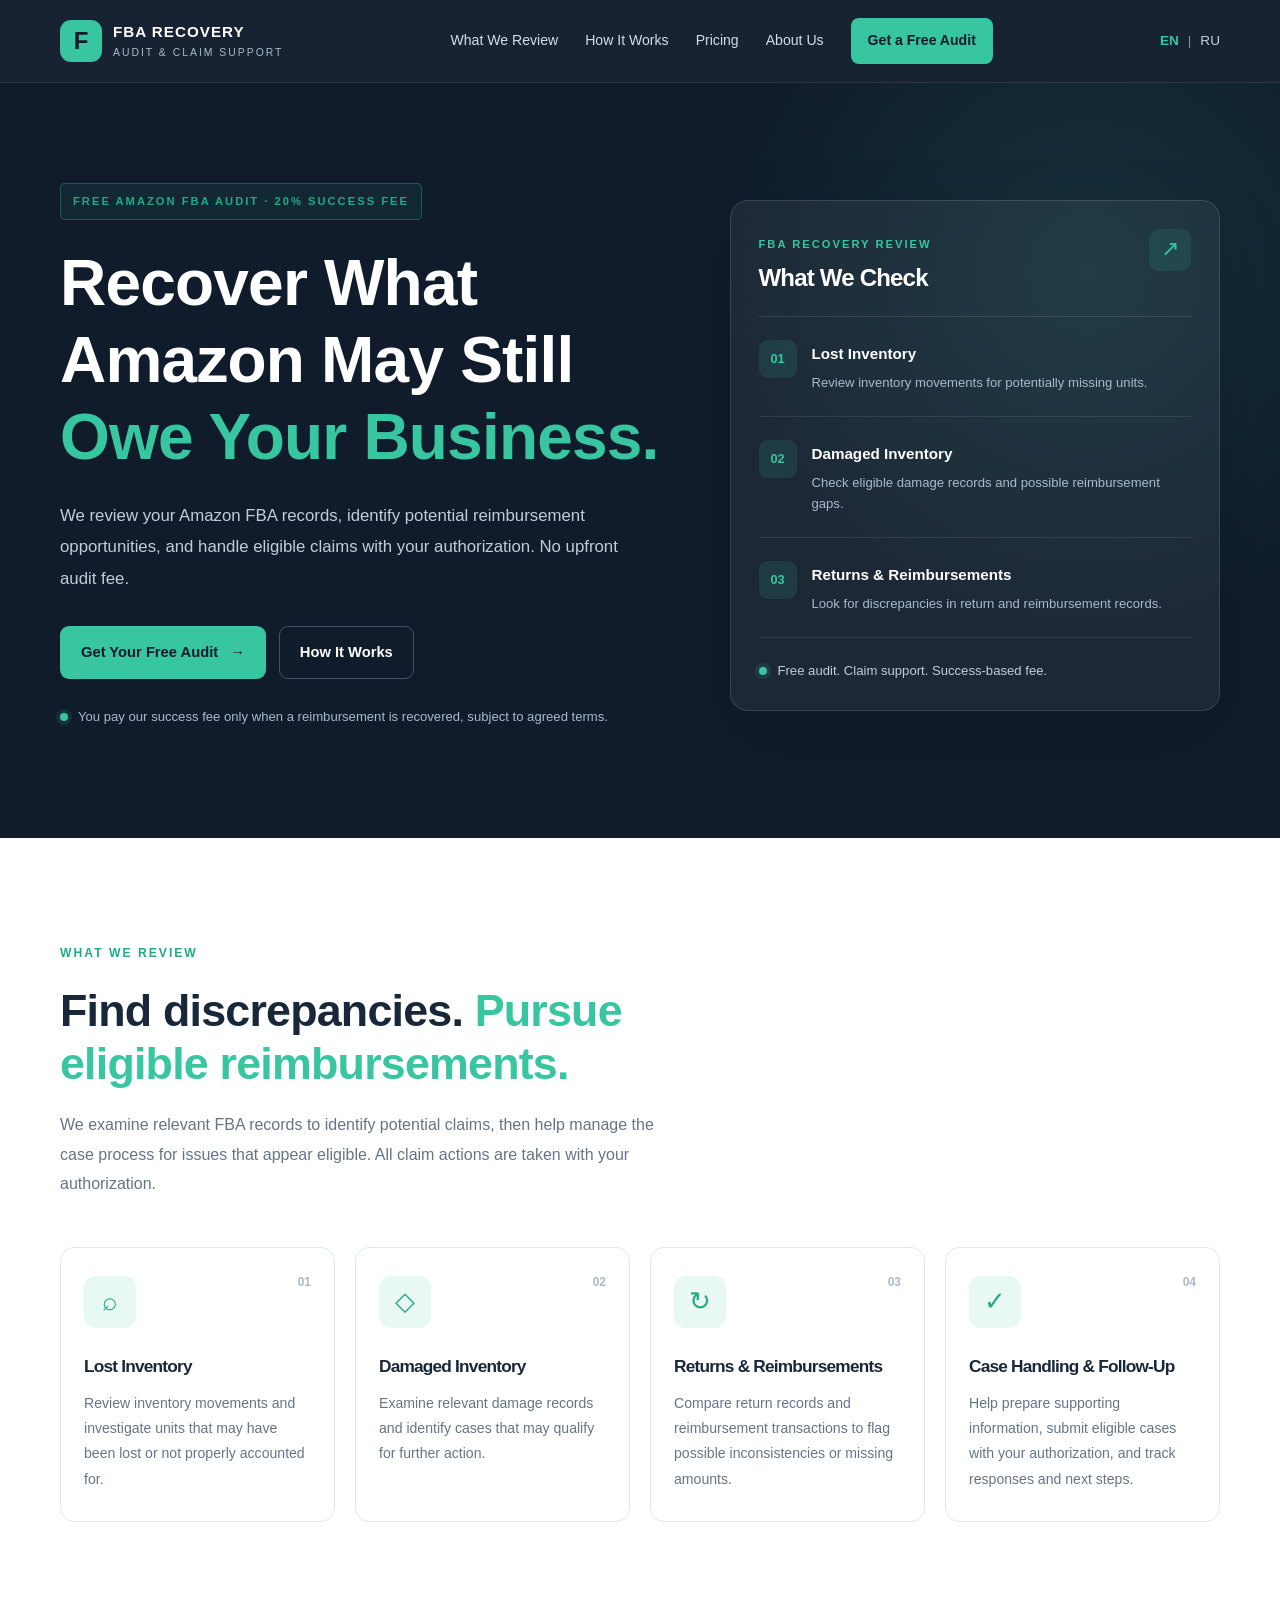
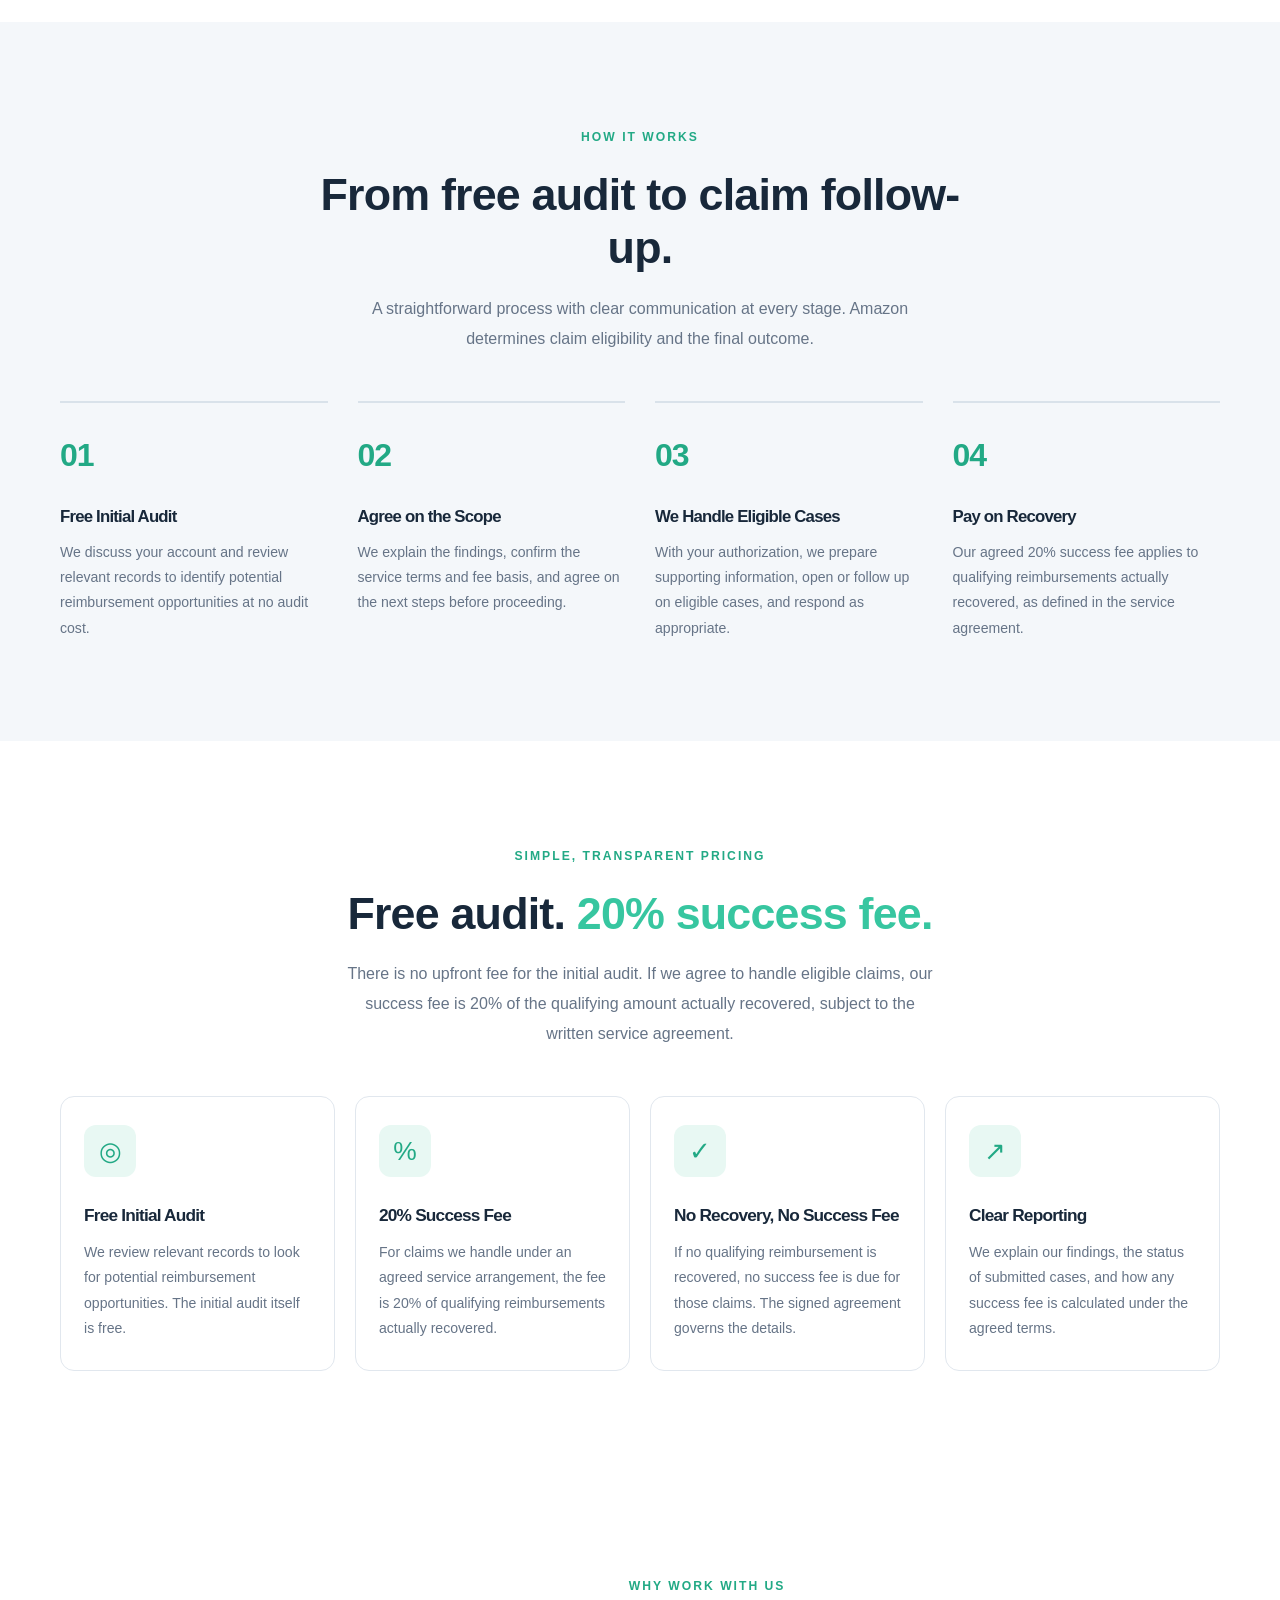
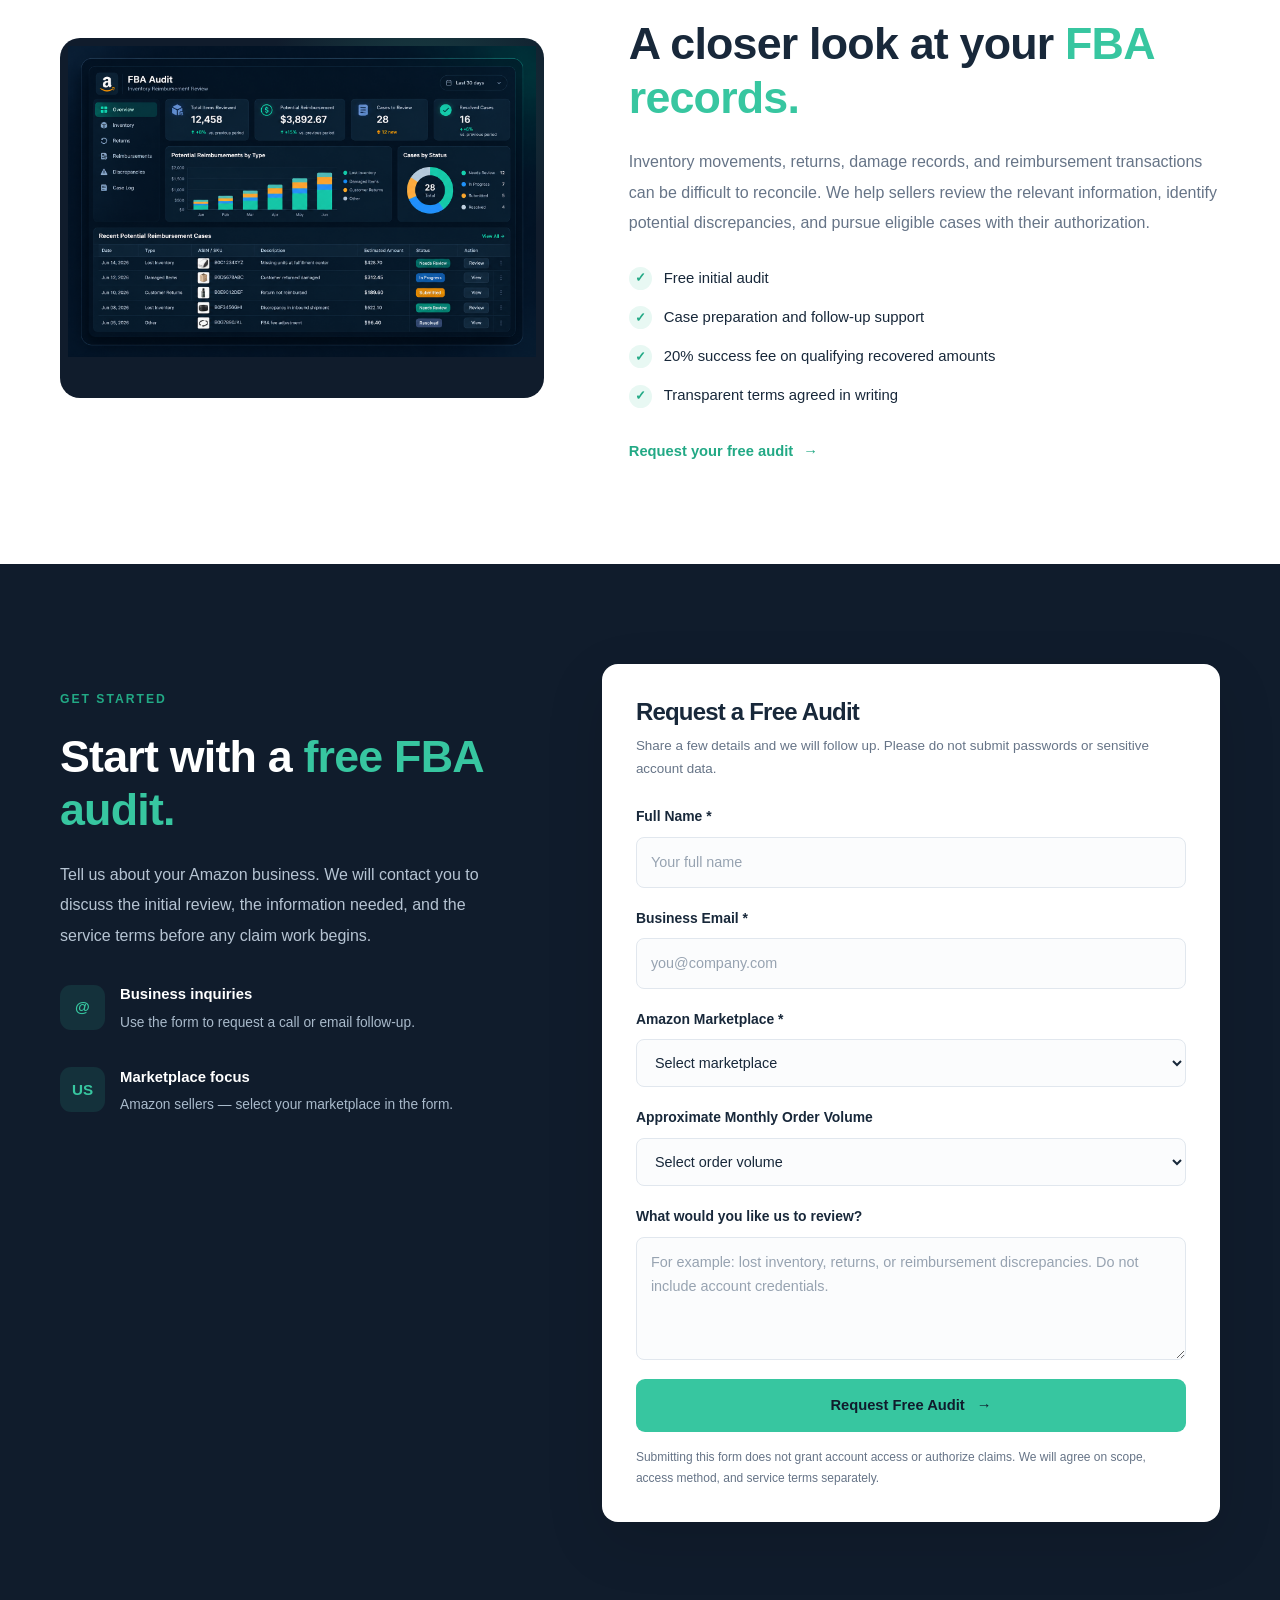
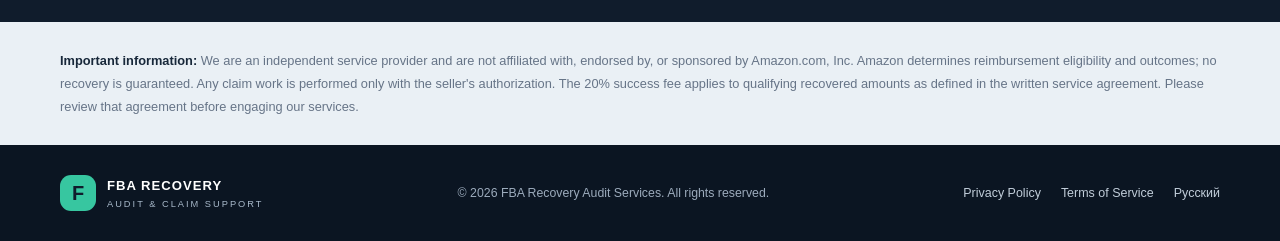
==== index.html @ f64773dc "Initial commit" ====
<!DOCTYPE html>
<html lang="en">
<head>
  <meta charset="UTF-8">
  <meta name="viewport" content="width=device-width, initial-scale=1.0">

  <title>Amazon FBA Reimbursement Recovery | Free Audit</title>

  <meta
    name="description"
    content="Free Amazon FBA reimbursement audit. We identify potential eligible claims, handle case preparation and follow-up with your authorization, and charge a 20% success fee on recovered reimbursements."
  >

  <meta name="theme-color" content="#101c2c">

  <link rel="stylesheet" href="style.css">
</head>

<body>

  <!-- HEADER -->
  <header class="header">
    <div class="container header__inner">

      <a href="index.html" class="logo" aria-label="FBA Recovery home">
        <span class="logo__icon">F</span>

        <span class="logo__text">
          <strong>FBA RECOVERY</strong>
          <small>AUDIT &amp; CLAIM SUPPORT</small>
        </span>
      </a>

      <nav class="nav" aria-label="Main navigation">
        <a href="#services">What We Review</a>
        <a href="#process">How It Works</a>
        <a href="#pricing">Pricing</a>
        <a href="#about">About Us</a>
        <a href="#contact" class="nav__cta">Get a Free Audit</a>
      </nav>

      <div class="language-switch" aria-label="Choose language">
        <a
          href="index.html"
          class="language-switch__active"
          aria-current="page"
        >EN</a>

        <span>|</span>

        <a href="ru.html">RU</a>
      </div>

    </div>
  </header>


  <main>

    <!-- HERO -->
    <section class="hero">
      <div class="container hero__grid">

        <div class="hero__content">

          <span class="eyebrow">
            FREE AMAZON FBA AUDIT · 20% SUCCESS FEE
          </span>

          <h1>
            Recover What Amazon May Still
            <span>Owe Your Business.</span>
          </h1>

          <p class="hero__description">
            We review your Amazon FBA records, identify potential
            reimbursement opportunities, and handle eligible claims
            with your authorization. No upfront audit fee.
          </p>

          <div class="hero__actions">
            <a href="#contact" class="button button--primary">
              Get Your Free Audit
              <span aria-hidden="true">→</span>
            </a>

            <a href="#process" class="button button--secondary">
              How It Works
            </a>
          </div>

          <div class="hero__note">
            <span class="status-dot"></span>

            You pay our success fee only when a reimbursement
            is recovered, subject to agreed terms.
          </div>

        </div>


        <!-- AUDIT SUMMARY CARD -->
        <div class="hero-card">

          <div class="hero-card__top">
            <div>
              <span class="hero-card__label">
                FBA RECOVERY REVIEW
              </span>

              <h2>What We Check</h2>
            </div>

            <span class="hero-card__icon" aria-hidden="true">↗</span>
          </div>


          <div class="audit-item">
            <span class="audit-item__icon">01</span>

            <div class="audit-item__content">
              <strong>Lost Inventory</strong>

              <p>
                Review inventory movements for potentially
                missing units.
              </p>
            </div>
          </div>


          <div class="audit-item">
            <span class="audit-item__icon">02</span>

            <div class="audit-item__content">
              <strong>Damaged Inventory</strong>

              <p>
                Check eligible damage records and possible
                reimbursement gaps.
              </p>
            </div>
          </div>


          <div class="audit-item">
            <span class="audit-item__icon">03</span>

            <div class="audit-item__content">
              <strong>Returns &amp; Reimbursements</strong>

              <p>
                Look for discrepancies in return and
                reimbursement records.
              </p>
            </div>
          </div>


          <div class="hero-card__footer">
            <span class="status-dot"></span>

            Free audit. Claim support. Success-based fee.
          </div>

        </div>

      </div>
    </section>



    <!-- SERVICES -->
    <section class="section services" id="services">
      <div class="container">

        <div class="section-heading">
          <span class="eyebrow">WHAT WE REVIEW</span>

          <h2>
            Find discrepancies.
            <span>Pursue eligible reimbursements.</span>
          </h2>

          <p>
            We examine relevant FBA records to identify potential
            claims, then help manage the case process for issues
            that appear eligible. All claim actions are taken
            with your authorization.
          </p>
        </div>


        <div class="services__grid">

          <article class="service-card">
            <span class="service-card__number">01</span>

            <div class="service-card__icon" aria-hidden="true">⌕</div>

            <h3>Lost Inventory</h3>

            <p>
              Review inventory movements and investigate units
              that may have been lost or not properly accounted for.
            </p>
          </article>


          <article class="service-card">
            <span class="service-card__number">02</span>

            <div class="service-card__icon" aria-hidden="true">◇</div>

            <h3>Damaged Inventory</h3>

            <p>
              Examine relevant damage records and identify cases
              that may qualify for further action.
            </p>
          </article>


          <article class="service-card">
            <span class="service-card__number">03</span>

            <div class="service-card__icon" aria-hidden="true">↻</div>

            <h3>Returns &amp; Reimbursements</h3>

            <p>
              Compare return records and reimbursement transactions
              to flag possible inconsistencies or missing amounts.
            </p>
          </article>


          <article class="service-card">
            <span class="service-card__number">04</span>

            <div class="service-card__icon" aria-hidden="true">✓</div>

            <h3>Case Handling &amp; Follow-Up</h3>

            <p>
              Help prepare supporting information, submit eligible
              cases with your authorization, and track responses
              and next steps.
            </p>
          </article>

        </div>
      </div>
    </section>



    <!-- HOW IT WORKS -->
    <section class="section process" id="process">
      <div class="container">

        <div class="section-heading section-heading--center">
          <span class="eyebrow">HOW IT WORKS</span>

          <h2>From free audit to claim follow-up.</h2>

          <p>
            A straightforward process with clear communication
            at every stage. Amazon determines claim eligibility
            and the final outcome.
          </p>
        </div>


        <div class="process__grid">

          <article class="process-step">
            <span class="process-step__number">01</span>

            <h3>Free Initial Audit</h3>

            <p>
              We discuss your account and review relevant records
              to identify potential reimbursement opportunities
              at no audit cost.
            </p>
          </article>


          <article class="process-step">
            <span class="process-step__number">02</span>

            <h3>Agree on the Scope</h3>

            <p>
              We explain the findings, confirm the service terms
              and fee basis, and agree on the next steps before
              proceeding.
            </p>
          </article>


          <article class="process-step">
            <span class="process-step__number">03</span>

            <h3>We Handle Eligible Cases</h3>

            <p>
              With your authorization, we prepare supporting
              information, open or follow up on eligible cases,
              and respond as appropriate.
            </p>
          </article>


          <article class="process-step">
            <span class="process-step__number">04</span>

            <h3>Pay on Recovery</h3>

            <p>
              Our agreed 20% success fee applies to qualifying
              reimbursements actually recovered, as defined
              in the service agreement.
            </p>
          </article>

        </div>
      </div>
    </section>



    <!-- PRICING -->
    <section class="section services" id="pricing">
      <div class="container">

        <div class="section-heading section-heading--center">
          <span class="eyebrow">SIMPLE, TRANSPARENT PRICING</span>

          <h2>
            Free audit.
            <span>20% success fee.</span>
          </h2>

          <p>
            There is no upfront fee for the initial audit.
            If we agree to handle eligible claims, our success
            fee is 20% of the qualifying amount actually recovered,
            subject to the written service agreement.
          </p>
        </div>


        <div class="services__grid">

          <article class="service-card">
            <div class="service-card__icon" aria-hidden="true">◎</div>

            <h3>Free Initial Audit</h3>

            <p>
              We review relevant records to look for potential
              reimbursement opportunities. The initial audit
              itself is free.
            </p>
          </article>


          <article class="service-card">
            <div class="service-card__icon" aria-hidden="true">%</div>

            <h3>20% Success Fee</h3>

            <p>
              For claims we handle under an agreed service
              arrangement, the fee is 20% of qualifying
              reimbursements actually recovered.
            </p>
          </article>


          <article class="service-card">
            <div class="service-card__icon" aria-hidden="true">✓</div>

            <h3>No Recovery, No Success Fee</h3>

            <p>
              If no qualifying reimbursement is recovered,
              no success fee is due for those claims.
              The signed agreement governs the details.
            </p>
          </article>


          <article class="service-card">
            <div class="service-card__icon" aria-hidden="true">↗</div>

            <h3>Clear Reporting</h3>

            <p>
              We explain our findings, the status of submitted
              cases, and how any success fee is calculated
              under the agreed terms.
            </p>
          </article>

        </div>
      </div>
    </section>



    <!-- ABOUT -->
    <section class="section about" id="about">
      <div class="container about__grid">

        <div class="about__visual">
          <img
            src="images/Audit.png"
            alt="Illustrative dashboard for an Amazon FBA inventory reimbursement audit"
            class="about__image"
            loading="lazy"
          >
        </div>


        <div class="about__content">

          <span class="eyebrow">WHY WORK WITH US</span>

          <h2>
            A closer look at your
            <span>FBA records.</span>
          </h2>

          <p>
            Inventory movements, returns, damage records, and
            reimbursement transactions can be difficult to reconcile.
            We help sellers review the relevant information, identify
            potential discrepancies, and pursue eligible cases
            with their authorization.
          </p>


          <ul class="benefits-list">
            <li>
              <span class="benefits-list__check">✓</span>
              Free initial audit
            </li>

            <li>
              <span class="benefits-list__check">✓</span>
              Case preparation and follow-up support
            </li>

            <li>
              <span class="benefits-list__check">✓</span>
              20% success fee on qualifying recovered amounts
            </li>

            <li>
              <span class="benefits-list__check">✓</span>
              Transparent terms agreed in writing
            </li>
          </ul>


          <a href="#contact" class="text-link">
            Request your free audit
            <span aria-hidden="true">→</span>
          </a>

        </div>
      </div>
    </section>



    <!-- CONTACT -->
    <section class="section contact" id="contact">
      <div class="container contact__grid">

        <div class="contact__content">

          <span class="eyebrow">GET STARTED</span>

          <h2>
            Start with a
            <span>free FBA audit.</span>
          </h2>

          <p>
            Tell us about your Amazon business. We will contact
            you to discuss the initial review, the information
            needed, and the service terms before any claim work begins.
          </p>


          <div class="contact__detail">
            <span class="contact__detail-icon" aria-hidden="true">@</span>

            <div>
              <strong>Business inquiries</strong>

              <p>
                Use the form to request a call or email follow-up.
              </p>
            </div>
          </div>


          <div class="contact__detail">
            <span class="contact__detail-icon" aria-hidden="true">US</span>

            <div>
              <strong>Marketplace focus</strong>

              <p>
                Amazon sellers — select your marketplace in the form.
              </p>
            </div>
          </div>

        </div>



        <form
          class="contact-form"
          name="audit-inquiry"
          method="POST"
          data-netlify="true"
          action="/thank-you.html"
        >

          <input
            type="hidden"
            name="form-name"
            value="audit-inquiry"
          >

          <h3>Request a Free Audit</h3>

          <p class="contact-form__intro">
            Share a few details and we will follow up.
            Please do not submit passwords or sensitive account data.
          </p>


          <div class="form-group">
            <label for="name">Full Name *</label>

            <input
              type="text"
              id="name"
              name="name"
              placeholder="Your full name"
              autocomplete="name"
              required
            >
          </div>


          <div class="form-group">
            <label for="email">Business Email *</label>

            <input
              type="email"
              id="email"
              name="email"
              placeholder="you@company.com"
              autocomplete="email"
              required
            >
          </div>


          <div class="form-group">
            <label for="marketplace">Amazon Marketplace *</label>

            <select id="marketplace" name="marketplace" required>
              <option value="" disabled selected>
                Select marketplace
              </option>

              <option value="Amazon US">Amazon US</option>
              <option value="Amazon Canada">Amazon Canada</option>
              <option value="Amazon Europe">Amazon Europe</option>
              <option value="Other">Other</option>
            </select>
          </div>


          <div class="form-group">
            <label for="volume">
              Approximate Monthly Order Volume
            </label>

            <select id="volume" name="monthly-order-volume">
              <option value="">Select order volume</option>
              <option value="Under 500">Under 500 orders</option>
              <option value="500-2000">500–2,000 orders</option>
              <option value="2000+">Over 2,000 orders</option>
            </select>
          </div>


          <div class="form-group">
            <label for="message">
              What would you like us to review?
            </label>

            <textarea
              id="message"
              name="message"
              rows="4"
              placeholder="For example: lost inventory, returns, or reimbursement discrepancies. Do not include account credentials."
            ></textarea>
          </div>


          <button
            type="submit"
            class="button button--primary button--full"
          >
            Request Free Audit
            <span aria-hidden="true">→</span>
          </button>


          <p class="contact-form__privacy">
            Submitting this form does not grant account access
            or authorize claims. We will agree on scope, access
            method, and service terms separately.
          </p>

        </form>

      </div>
    </section>



    <!-- DISCLAIMER -->
    <section class="disclaimer">
      <div class="container">

        <p>
          <strong>Important information:</strong>
          We are an independent service provider and are not
          affiliated with, endorsed by, or sponsored by Amazon.com, Inc.
          Amazon determines reimbursement eligibility and outcomes;
          no recovery is guaranteed. Any claim work is performed only
          with the seller's authorization. The 20% success fee applies
          to qualifying recovered amounts as defined in the written
          service agreement. Please review that agreement before
          engaging our services.
        </p>

      </div>
    </section>

  </main>



  <!-- FOOTER -->
  <footer class="footer">
    <div class="container footer__inner">

      <a
        href="index.html"
        class="logo logo--footer"
        aria-label="FBA Recovery home"
      >
        <span class="logo__icon">F</span>

        <span class="logo__text">
          <strong>FBA RECOVERY</strong>
          <small>AUDIT &amp; CLAIM SUPPORT</small>
        </span>
      </a>


      <p class="footer__copyright">
        © <span id="year">2026</span>
        FBA Recovery Audit Services. All rights reserved.
      </p>


      <div class="footer__links">
        <a href="privacy-policy.html">Privacy Policy</a>
        <a href="terms.html">Terms of Service</a>
        <a href="ru.html">Русский</a>
      </div>

    </div>
  </footer>



  <script>
    document.getElementById("year").textContent =
      new Date().getFullYear();
  </script>
<script src="main.js"></script>
</body>
</html>
---- style.css ----
/* =========================
   1. Variables and reset
========================= */

:root {
  --color-bg: #101c2c;
  --color-bg-light: #16263a;
  --color-primary: #37c6a0;
  --color-primary-dark: #22a985;
  --color-text: #18283a;
  --color-muted: #667487;
  --color-white: #ffffff;
  --color-light: #f4f7fa;
  --color-border: #e1e7ee;

  --container-width: 1160px;
  --radius: 14px;
  --shadow: 0 12px 36px rgba(16, 28, 44, 0.08);
}

* {
  margin: 0;
  padding: 0;
  box-sizing: border-box;
}

html {
  scroll-behavior: smooth;
  scroll-padding-top: 90px;
}

body {
  font-family: Inter, -apple-system, BlinkMacSystemFont, "Segoe UI",
    Roboto, Arial, sans-serif;
  color: var(--color-text);
  background: var(--color-white);
  line-height: 1.7;
  -webkit-font-smoothing: antialiased;
}

a {
  color: inherit;
  text-decoration: none;
}

button,
input,
select,
textarea {
  font: inherit;
}

button,
a,
input,
select,
textarea {
  -webkit-tap-highlight-color: transparent;
}

button:focus-visible,
a:focus-visible,
input:focus-visible,
select:focus-visible,
textarea:focus-visible {
  outline: 3px solid rgba(55, 198, 160, 0.6);
  outline-offset: 3px;
}

img {
  display: block;
  max-width: 100%;
}

.container {
  width: min(var(--container-width), calc(100% - 48px));
  margin-inline: auto;
}

.section {
  padding: 100px 0;
}

.eyebrow {
  display: inline-block;
  color: var(--color-primary-dark);
  font-size: 0.76rem;
  font-weight: 800;
  letter-spacing: 2px;
  text-transform: uppercase;
  margin-bottom: 20px;
}

h1,
h2,
h3 {
  line-height: 1.2;
  letter-spacing: -0.8px;
}

h1 {
  font-size: clamp(2.6rem, 5vw, 4.35rem);
  font-weight: 800;
}

h2 {
  font-size: clamp(2rem, 3.5vw, 3rem);
  font-weight: 750;
}

h3 {
  font-size: 1.2rem;
  font-weight: 700;
}

p {
  color: var(--color-muted);
}

h1 span,
h2 span {
  color: var(--color-primary);
}

/* =========================
   2. Header
========================= */

.header {
  position: sticky;
  top: 0;
  z-index: 100;
  background: rgba(16, 28, 44, 0.97);
  backdrop-filter: blur(12px);
  border-bottom: 1px solid rgba(255, 255, 255, 0.08);
}

.header__inner {
  min-height: 82px;
  display: flex;
  align-items: center;
  justify-content: space-between;
  gap: 28px;
}

.logo {
  display: inline-flex;
  align-items: center;
  gap: 11px;
  flex-shrink: 0;
}

.logo__icon {
  width: 42px;
  height: 42px;
  display: grid;
  place-items: center;
  border-radius: 11px;
  background: var(--color-primary);
  color: var(--color-bg);
  font-size: 1.5rem;
  font-weight: 900;
}

.logo__text {
  display: flex;
  flex-direction: column;
  line-height: 1.3;
}

.logo__text strong {
  color: var(--color-white);
  font-size: 0.95rem;
  letter-spacing: 1px;
}

.logo__text small {
  margin-top: 4px;
  color: #a9bacb;
  font-size: 0.65rem;
  letter-spacing: 2px;
}

.nav {
  display: flex;
  align-items: center;
  gap: 27px;
}

.nav a {
  color: #d4dee8;
  font-size: 0.88rem;
  transition: color 0.2s ease;
}

.nav a:hover {
  color: var(--color-primary);
}

.nav .nav__cta {
  padding: 11px 17px;
  color: var(--color-bg);
  background: var(--color-primary);
  border-radius: 8px;
  font-weight: 700;
}

.nav .nav__cta:hover {
  color: var(--color-bg);
  background: #65dbbc;
}

.language-switch {
  display: flex;
  align-items: center;
  gap: 9px;
  color: #8192a5;
  font-size: 0.85rem;
  flex-shrink: 0;
}

.language-switch a {
  color: #c5d0dc;
}

.language-switch a:hover,
.language-switch .language-switch__active {
  color: var(--color-primary);
  font-weight: 800;
}

/* =========================
   3. Hero
========================= */

.hero {
  padding: 100px 0 110px;
  color: var(--color-white);
  background:
    radial-gradient(
      circle at 85% 25%,
      rgba(55, 198, 160, 0.12),
      transparent 30%
    ),
    var(--color-bg);
  overflow: hidden;
}

.hero__grid {
  display: grid;
  grid-template-columns: 1.1fr 0.9fr;
  align-items: center;
  gap: 70px;
}

.hero .eyebrow {
  padding: 8px 12px;
  border: 1px solid rgba(55, 198, 160, 0.3);
  border-radius: 5px;
  background: rgba(55, 198, 160, 0.08);
  font-size: 0.7rem;
  margin-bottom: 25px;
}

.hero h1 {
  max-width: 680px;
}

.hero__description {
  max-width: 570px;
  margin-top: 25px;
  color: #c1cdd9;
  font-size: 1.05rem;
  line-height: 1.85;
}

.hero__actions {
  display: flex;
  flex-wrap: wrap;
  gap: 13px;
  margin-top: 32px;
}

.button {
  display: inline-flex;
  align-items: center;
  justify-content: center;
  gap: 12px;
  min-height: 50px;
  padding: 13px 20px;
  border: 1px solid transparent;
  border-radius: 9px;
  font-size: 0.92rem;
  font-weight: 750;
  cursor: pointer;
  transition:
    transform 0.2s ease,
    background 0.2s ease,
    border-color 0.2s ease;
}

.button:hover {
  transform: translateY(-2px);
}

.button--primary {
  background: var(--color-primary);
  color: var(--color-bg);
}

.button--primary:hover {
  background: #65dbbc;
}

.button--secondary {
  color: var(--color-white);
  border-color: #415267;
  background: transparent;
}

.button--secondary:hover {
  border-color: var(--color-primary);
}

.button--full {
  width: 100%;
}

.hero__note {
  display: flex;
  align-items: center;
  gap: 10px;
  margin-top: 27px;
  color: #a9bacb;
  font-size: 0.82rem;
}

.status-dot {
  width: 8px;
  height: 8px;
  flex-shrink: 0;
  border-radius: 50%;
  background: var(--color-primary);
  box-shadow: 0 0 0 4px rgba(55, 198, 160, 0.12);
}

/* Hero audit card */

.hero-card {
  padding: 28px;
  border: 1px solid rgba(255, 255, 255, 0.12);
  border-radius: 18px;
  background: rgba(255, 255, 255, 0.055);
  box-shadow: 0 25px 70px rgba(0, 0, 0, 0.16);
}

.hero-card__top {
  display: flex;
  align-items: flex-start;
  justify-content: space-between;
  padding-bottom: 23px;
  border-bottom: 1px solid rgba(255, 255, 255, 0.12);
}

.hero-card__label {
  color: var(--color-primary);
  font-size: 0.7rem;
  font-weight: 800;
  letter-spacing: 2px;
}

.hero-card__top h2 {
  margin-top: 8px;
  font-size: 1.5rem;
  color: var(--color-white);
}

.hero-card__icon {
  display: grid;
  place-items: center;
  width: 42px;
  height: 42px;
  border-radius: 10px;
  background: rgba(55, 198, 160, 0.12);
  color: var(--color-primary);
  font-size: 1.4rem;
}

.audit-item {
  display: flex;
  align-items: flex-start;
  gap: 15px;
  padding: 23px 0;
  border-bottom: 1px solid rgba(255, 255, 255, 0.09);
}

.audit-item__icon {
  display: grid;
  place-items: center;
  width: 38px;
  height: 38px;
  flex-shrink: 0;
  border-radius: 9px;
  background: rgba(55, 198, 160, 0.12);
  color: var(--color-primary);
  font-size: 0.8rem;
  font-weight: 800;
}

.audit-item__content strong {
  color: var(--color-white);
  font-size: 0.95rem;
}

.audit-item__content p {
  margin-top: 5px;
  color: #a9bacb;
  font-size: 0.82rem;
  line-height: 1.6;
}

.hero-card__footer {
  display: flex;
  align-items: center;
  gap: 11px;
  padding-top: 22px;
  color: #c1cdd9;
  font-size: 0.82rem;
}

/* =========================
   4. Section headings
========================= */

.section-heading {
  max-width: 690px;
  margin-bottom: 48px;
}

.section-heading h2 {
  margin-bottom: 19px;
}

.section-heading > p {
  max-width: 600px;
  font-size: 1rem;
  line-height: 1.85;
}

.section-heading--center {
  margin-inline: auto;
  text-align: center;
}

.section-heading--center > p {
  margin-inline: auto;
}

/* =========================
   5. Services
========================= */

.services {
  background: var(--color-white);
}

.services__grid {
  display: grid;
  grid-template-columns: repeat(4, minmax(0, 1fr));
  gap: 20px;
}

.service-card {
  position: relative;
  min-height: 275px;
  padding: 28px 23px;
  border: 1px solid var(--color-border);
  border-radius: var(--radius);
  background: var(--color-white);
  transition:
    transform 0.25s ease,
    box-shadow 0.25s ease,
    border-color 0.25s ease;
}

.service-card:hover {
  transform: translateY(-5px);
  border-color: rgba(55, 198, 160, 0.7);
  box-shadow: var(--shadow);
}

.service-card__number {
  position: absolute;
  top: 24px;
  right: 23px;
  color: #aeb9c6;
  font-size: 0.75rem;
  font-weight: 800;
}

.service-card__icon {
  display: grid;
  place-items: center;
  width: 52px;
  height: 52px;
  margin-bottom: 28px;
  border-radius: 12px;
  background: #e8f8f3;
  color: var(--color-primary-dark);
  font-size: 1.65rem;
}

.service-card h3 {
  margin-bottom: 14px;
  font-size: 1.08rem;
}

.service-card p {
  font-size: 0.88rem;
  line-height: 1.8;
}

/* =========================
   6. Process
========================= */

.process {
  background: var(--color-light);
}

.process__grid {
  display: grid;
  grid-template-columns: repeat(4, minmax(0, 1fr));
  gap: 30px;
}

.process-step {
  position: relative;
  padding-top: 25px;
  border-top: 2px solid #d9e2ea;
}

.process-step__number {
  display: inline-block;
  margin-bottom: 24px;
  color: var(--color-primary-dark);
  font-size: 2rem;
  font-weight: 850;
  letter-spacing: -1px;
}

.process-step h3 {
  margin-bottom: 13px;
  font-size: 1.05rem;
}

.process-step p {
  font-size: 0.88rem;
  line-height: 1.8;
}

/* =========================
   7. About
========================= */

.about {
  background: var(--color-white);
}

.about__grid {
  display: grid;
  grid-template-columns: 0.9fr 1.1fr;
  align-items: center;
  gap: 85px;
}

.about__visual {
  min-height: 360px;
  padding: 8px;
  border-radius: 20px;
  background:
    radial-gradient(
      circle at 75% 20%,
      rgba(55, 198, 160, 0.23),
      transparent 35%
    ),
    var(--color-bg);
}

.about__visual-inner {
  min-height: 354px;
  display: flex;
  flex-direction: column;
  align-items: center;
  justify-content: center;
  border: 1px solid rgba(255, 255, 255, 0.16);
  border-radius: 13px;
}

.about__symbol {
  display: grid;
  place-items: center;
  width: 115px;
  height: 115px;
  border-radius: 28px;
  background: var(--color-primary);
  color: var(--color-bg);
  font-size: 5rem;
  font-weight: 900;
  box-shadow: 0 15px 45px rgba(55, 198, 160, 0.18);
}



.about__content h2 {
  margin-bottom: 23px;
}

.about__content > p {
  margin-bottom: 27px;
  line-height: 1.9;
}

.benefits-list {
  display: grid;
  gap: 14px;
  margin-bottom: 28px;
  list-style: none;
}

.benefits-list li {
  display: flex;
  align-items: center;
  gap: 12px;
  font-size: 0.93rem;
}

.benefits-list__check {
  display: grid;
  place-items: center;
  width: 23px;
  height: 23px;
  flex-shrink: 0;
  border-radius: 50%;
  background: #e8f8f3;
  color: var(--color-primary-dark);
  font-size: 0.8rem;
  font-weight: 800;
}

.text-link {
  display: inline-flex;
  align-items: center;
  gap: 10px;
  color: var(--color-primary-dark);
  font-size: 0.92rem;
  font-weight: 800;
}

.text-link:hover {
  color: var(--color-text);
}

/* =========================
   8. Contact
========================= */

.contact {
  background: var(--color-bg);
}

.contact__grid {
  display: grid;
  grid-template-columns: 0.85fr 1.15fr;
  align-items: start;
  gap: 85px;
}

.contact__content {
  padding-top: 20px;
}

.contact__content h2 {
  color: var(--color-white);
  margin-bottom: 23px;
}

.contact__content > p {
  color: #b6c4d3;
  line-height: 1.9;
}

.contact__detail {
  display: flex;
  align-items: center;
  gap: 15px;
  margin-top: 29px;
}

.contact__detail-icon {
  display: grid;
  place-items: center;
  width: 45px;
  height: 45px;
  flex-shrink: 0;
  border-radius: 11px;
  background: rgba(55, 198, 160, 0.12);
  color: var(--color-primary);
  font-size: 0.95rem;
  font-weight: 800;
}

.contact__detail strong {
  color: var(--color-white);
  font-size: 0.93rem;
}

.contact__detail p {
  margin-top: 3px;
  color: #a9bacb;
  font-size: 0.86rem;
}

/* Contact form */

.contact-form {
  padding: 34px;
  border-radius: 16px;
  background: var(--color-white);
  box-shadow: 0 20px 60px rgba(0, 0, 0, 0.12);
}

.contact-form h3 {
  font-size: 1.5rem;
}

.contact-form__intro {
  margin-top: 8px;
  margin-bottom: 25px;
  font-size: 0.84rem;
}

.form-group {
  display: flex;
  flex-direction: column;
  gap: 8px;
  margin-bottom: 19px;
}

.form-group label {
  color: var(--color-text);
  font-size: 0.87rem;
  font-weight: 700;
}

.form-group input,
.form-group select,
.form-group textarea {
  width: 100%;
  min-height: 48px;
  padding: 12px 14px;
  border: 1px solid var(--color-border);
  border-radius: 8px;
  background: #fbfcfd;
  color: var(--color-text);
  font-size: 0.9rem;
  transition:
    border-color 0.2s ease,
    box-shadow 0.2s ease;
}

.form-group input::placeholder,
.form-group textarea::placeholder {
  color: #97a3b1;
}

.form-group input:focus,
.form-group select:focus,
.form-group textarea:focus {
  outline: none;
  border-color: var(--color-primary-dark);
  box-shadow: 0 0 0 3px rgba(55, 198, 160, 0.12);
}

.form-group textarea {
  resize: vertical;
  min-height: 110px;
}

.contact-form__privacy {
  margin-top: 15px;
  font-size: 0.75rem;
  line-height: 1.7;
}

/* =========================
   9. Disclaimer
========================= */

.disclaimer {
  padding: 27px 0;
  background: #eaf0f5;
}

.disclaimer p {
  font-size: 0.8rem;
  line-height: 1.8;
}

.disclaimer strong {
  color: var(--color-text);
}

/* =========================
   10. Footer
========================= */

.footer {
  padding: 30px 0;
  background: #0b1522;
}

.footer__inner {
  display: flex;
  align-items: center;
  justify-content: space-between;
  gap: 25px;
  flex-wrap: wrap;
}

.logo--footer .logo__icon {
  width: 36px;
  height: 36px;
  font-size: 1.25rem;
}

.logo--footer .logo__text strong {
  font-size: 0.82rem;
}

.logo--footer .logo__text small {
  font-size: 0.58rem;
}

.footer__copyright {
  color: #9cabbc;
  font-size: 0.77rem;
}

.footer__links {
  display: flex;
  gap: 20px;
  flex-wrap: wrap;
}

.footer__links a {
  color: #c1cdd9;
  font-size: 0.78rem;
  transition: color 0.2s ease;
}

.footer__links a:hover {
  color: var(--color-primary);
}

/* =========================
   11. Responsive design
========================= */

@media (max-width: 1050px) {
  .nav {
    gap: 16px;
  }

  .nav a {
    font-size: 0.82rem;
  }

  .hero__grid {
    gap: 40px;
  }

  .services__grid {
    grid-template-columns: repeat(2, minmax(0, 1fr));
  }

  .about__grid,
  .contact__grid {
    gap: 45px;
  }
}

@media (max-width: 800px) {
  .header__inner {
    min-height: 75px;
    gap: 14px;
  }

  .nav {
    display: none;
  }

  .hero {
    padding: 75px 0 80px;
  }

  .hero__grid {
    grid-template-columns: 1fr;
    gap: 45px;
  }

  .hero__content {
    max-width: 650px;
  }

  .hero-card {
    max-width: 600px;
    width: 100%;
  }

  .section {
    padding: 75px 0;
  }

  .process__grid {
    grid-template-columns: repeat(2, minmax(0, 1fr));
    gap: 35px 25px;
  }

  .about__grid,
  .contact__grid {
    grid-template-columns: 1fr;
    gap: 40px;
  }

  .about__visual {
    min-height: 320px;
  }

  .about__visual-inner {
    min-height: 284px;
  }

  .contact__content {
    padding-top: 0;
  }

  .contact-form {
    max-width: 650px;
    width: 100%;
  }
}

@media (max-width: 520px) {
  .container {
    width: calc(100% - 32px);
  }

  .header__inner {
    min-height: 70px;
  }

  .logo {
    gap: 8px;
  }

  .logo__icon {
    width: 36px;
    height: 36px;
    font-size: 1.25rem;
  }

  .logo__text strong {
    font-size: 0.78rem;
  }

  .logo__text small {
    font-size: 0.56rem;
    letter-spacing: 1.5px;
  }

  .language-switch {
    gap: 6px;
    font-size: 0.8rem;
  }

  .hero {
    padding: 60px 0;
  }

  h1 {
    font-size: clamp(2.3rem, 10vw, 3.1rem);
  }

  h2 {
    font-size: 2rem;
  }

  .hero__description {
    font-size: 0.95rem;
  }

  .hero__actions {
    flex-direction: column;
  }

  .hero__actions .button {
    width: 100%;
  }

  .hero-card {
    padding: 21px;
  }

  .services__grid,
  .process__grid {
    grid-template-columns: 1fr;
  }

  .service-card {
    min-height: auto;
  }

  .section-heading {
    margin-bottom: 35px;
  }

 
.about__visual {
  min-width: 0;
  overflow: hidden;
  border-radius: 20px;
  background: var(--color-bg);
  box-shadow: 0 20px 50px rgba(16, 28, 44, 0.12);
}

.about__image {
  display: block;
  width: 100%;
  height: auto;
  object-fit: contain;
  border-radius: inherit;
}


  .contact-form {
    padding: 23px 18px;
  }

  .footer__inner {
    flex-direction: column;
    align-items: flex-start;
  }

  .footer__links {
    gap: 13px;
  }
}

/* =========================
   12. Reduced motion
========================= */

@media (prefers-reduced-motion: reduce) {
  *,
  *::before,
  *::after {
    scroll-behavior: auto !important;
    transition-duration: 0.01ms !important;
    animation-duration: 0.01ms !important;
  }
}



/* Back to Top */
.back-to-top {
  position: fixed;
  right: 28px;
  bottom: 28px;
  z-index: 9999;

  display: flex;
  align-items: center;
  justify-content: center;

  width: 48px;
  height: 48px;
  padding: 0;

  border: 1px solid rgba(55, 198, 160, 0.6);
  border-radius: 50%;
  background: #37c6a0;
  color: #101c2c;

  font-size: 28px;
  font-weight: 600;
  line-height: 1;

  cursor: pointer;
  box-shadow: 0 4px 18px rgba(0, 0, 0, 0.25);

  opacity: 0;
  visibility: hidden;
  pointer-events: none;
  transform: translateY(12px);

  transition:
    opacity 0.3s ease,
    visibility 0.3s ease,
    transform 0.3s ease,
    background 0.3s ease;
}

.back-to-top.is-visible {
  opacity: 1;
  visibility: visible;
  pointer-events: auto;
  transform: translateY(0);
}

.back-to-top:hover {
  background: #ffffff;
}

.back-to-top:focus-visible {
  outline: 3px solid #ffffff;
  outline-offset: 4px;
}

@media (max-width: 600px) {
  .back-to-top {
    right: 16px;
    bottom: 18px;
    width: 44px;
    height: 44px;
    font-size: 25px;
  }
}

@media (prefers-reduced-motion: reduce) {
  .back-to-top {
    transition: none;
  }
}
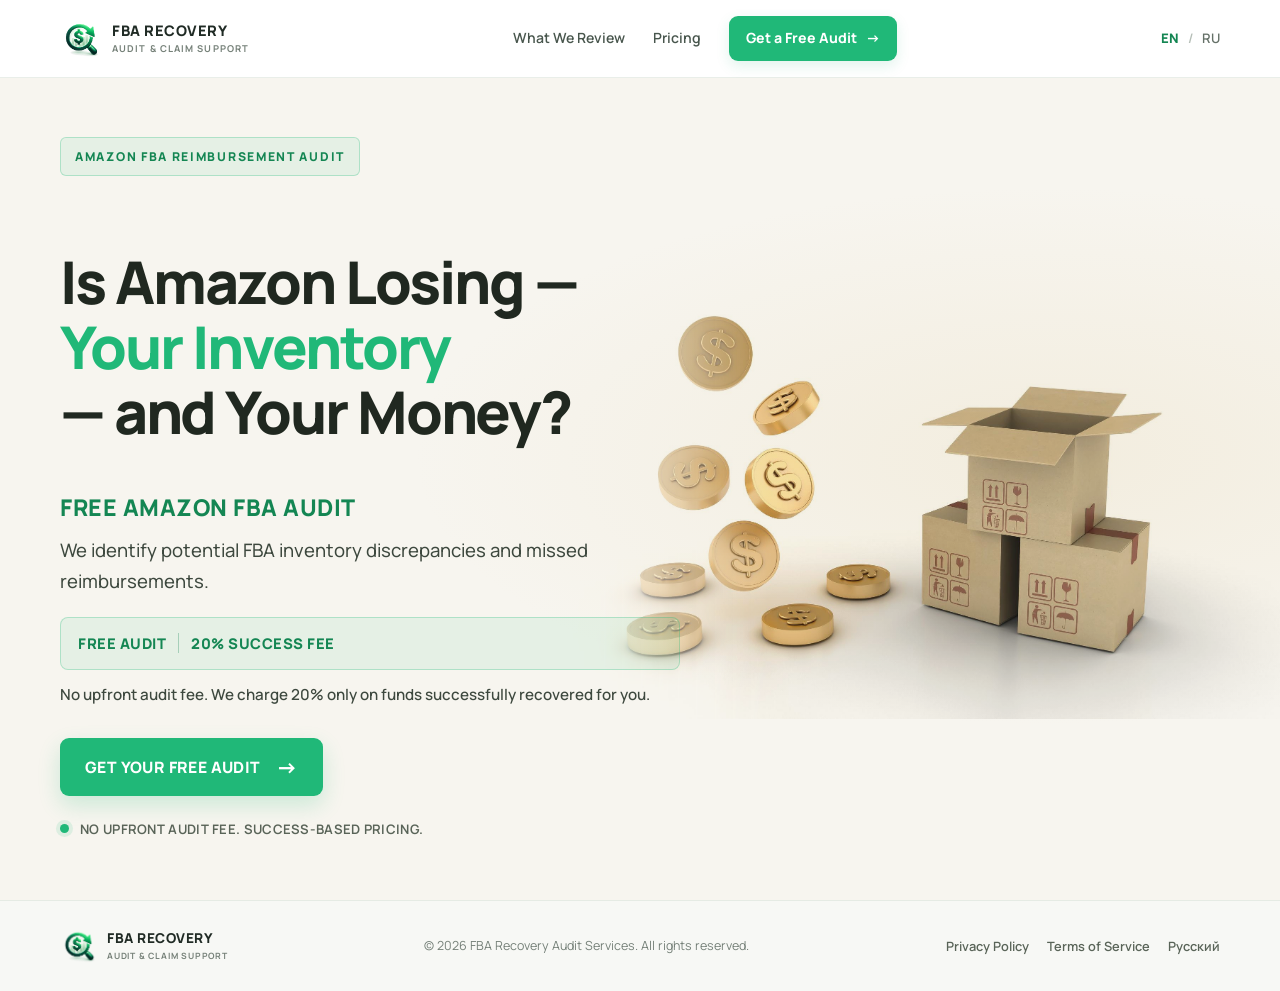
==== commit 5550ecf0: "Поменяла структуру" ====
--- a/index.html
+++ b/index.html
@@ -13,698 +13,166 @@
   >
 
   <meta name="theme-color" content="#101c2c">
+  
+<link rel="preconnect" href="https://fonts.googleapis.com">
+<link rel="preconnect" href="https://fonts.gstatic.com" crossorigin>
+<link
+  href="https://fonts.googleapis.com/css2?family=Manrope:wght@400;500;600;700;800&display=swap"
+  rel="stylesheet"
+>
 
+
+  <link rel="stylesheet" href="Styles/hero.css">
   <link rel="stylesheet" href="style.css">
 </head>
 
 <body>
 
-  <!-- HEADER -->
-  <header class="header">
-    <div class="container header__inner">
 
-      <a href="index.html" class="logo" aria-label="FBA Recovery home">
-        <span class="logo__icon">F</span>
+<header class="header">
+  <div class="container header__inner">
 
-        <span class="logo__text">
-          <strong>FBA RECOVERY</strong>
-          <small>AUDIT &amp; CLAIM SUPPORT</small>
-        </span>
-      </a>
+  
+<a href="index.html" class="logo" aria-label="FBA Recovery home">
+  <img
+    src="images/logo-audit.png"
+    alt=""
+    class="logo__image"
+    aria-hidden="true"
+  >
 
-      <nav class="nav" aria-label="Main navigation">
-        <a href="#services">What We Review</a>
-        <a href="#process">How It Works</a>
-        <a href="#pricing">Pricing</a>
-        <a href="#about">About Us</a>
-        <a href="#contact" class="nav__cta">Get a Free Audit</a>
-      </nav>
+  <span class="logo__text">
+    <strong>FBA RECOVERY</strong>
+    <small>AUDIT &amp; CLAIM SUPPORT</small>
+  </span>
+</a>
 
-      <div class="language-switch" aria-label="Choose language">
-        <a
-          href="index.html"
-          class="language-switch__active"
-          aria-current="page"
-        >EN</a>
 
-        <span>|</span>
+    <nav class="nav" aria-label="Main navigation">
+      <a href="services-process.html">What We Review</a>
+      <a href="pricing.html">Pricing</a>
+      <a href="contact.html" class="nav__cta">Get a Free Audit <span aria-hidden="true">→</span></a>
+    </nav>
 
-        <a href="ru.html">RU</a>
+    <div class="language-switch" aria-label="Choose language">
+      <a href="index.html" class="language-switch__active" aria-current="page">EN</a>
+      <span aria-hidden="true">/</span>
+      <a href="ru.html">RU</a>
+    </div>
+
+  </div>
+</header>
+
+ 
+<main>
+  
+
+<section class="hero">
+  <div class="container hero__inner">
+
+    <div class="hero__content">
+
+      <span class="eyebrow">
+        AMAZON FBA REIMBURSEMENT AUDIT
+      </span>
+
+      <h1 class="hero__title">
+        Is Amazon Losing — 
+        <span> Your Inventory</span>
+         — and Your Money?
+      </h1>
+
+      
+<div class="hero__offer">
+
+  <h2 class="hero__offer-title">
+    FREE AMAZON FBA AUDIT
+  </h2>
+
+  <p class="hero__offer-description">
+    We identify potential FBA inventory discrepancies
+    and missed reimbursements.
+  </p>
+
+  <div class="hero__pricing">
+    <span class="hero__pricing-title">
+      FREE AUDIT
+    </span>
+
+    <span class="hero__pricing-divider" aria-hidden="true"></span>
+
+    <span class="hero__pricing-title">
+      20% SUCCESS FEE
+    </span>
+  </div>
+
+  <p class="hero__offer-note">
+    No upfront audit fee. We charge 20% only on funds
+    successfully recovered for you.
+  </p>
+
+</div>
+
+
+      <div class="hero__actions">
+        <a href="contact.html" class="button button--primary">
+          GET YOUR FREE AUDIT
+          <span aria-hidden="true">→</span>
+        </a>
+      </div>
+
+      <div class="hero__note">
+        <span class="status-dot" aria-hidden="true"></span>
+        NO UPFRONT AUDIT FEE. SUCCESS-BASED PRICING.
       </div>
 
     </div>
-  </header>
 
-
-  <main>
-
-    <!-- HERO -->
-    <section class="hero">
-      <div class="container hero__grid">
-
-        <div class="hero__content">
-
-          <span class="eyebrow">
-            FREE AMAZON FBA AUDIT · 20% SUCCESS FEE
-          </span>
-
-          <h1>
-            Recover What Amazon May Still
-            <span>Owe Your Business.</span>
-          </h1>
-
-          <p class="hero__description">
-            We review your Amazon FBA records, identify potential
-            reimbursement opportunities, and handle eligible claims
-            with your authorization. No upfront audit fee.
-          </p>
-
-          <div class="hero__actions">
-            <a href="#contact" class="button button--primary">
-              Get Your Free Audit
-              <span aria-hidden="true">→</span>
-            </a>
-
-            <a href="#process" class="button button--secondary">
-              How It Works
-            </a>
-          </div>
-
-          <div class="hero__note">
-            <span class="status-dot"></span>
-
-            You pay our success fee only when a reimbursement
-            is recovered, subject to agreed terms.
-          </div>
-
-        </div>
-
-
-        <!-- AUDIT SUMMARY CARD -->
-        <div class="hero-card">
-
-          <div class="hero-card__top">
-            <div>
-              <span class="hero-card__label">
-                FBA RECOVERY REVIEW
-              </span>
-
-              <h2>What We Check</h2>
-            </div>
-
-            <span class="hero-card__icon" aria-hidden="true">↗</span>
-          </div>
-
-
-          <div class="audit-item">
-            <span class="audit-item__icon">01</span>
-
-            <div class="audit-item__content">
-              <strong>Lost Inventory</strong>
-
-              <p>
-                Review inventory movements for potentially
-                missing units.
-              </p>
-            </div>
-          </div>
-
-
-          <div class="audit-item">
-            <span class="audit-item__icon">02</span>
-
-            <div class="audit-item__content">
-              <strong>Damaged Inventory</strong>
-
-              <p>
-                Check eligible damage records and possible
-                reimbursement gaps.
-              </p>
-            </div>
-          </div>
-
-
-          <div class="audit-item">
-            <span class="audit-item__icon">03</span>
-
-            <div class="audit-item__content">
-              <strong>Returns &amp; Reimbursements</strong>
-
-              <p>
-                Look for discrepancies in return and
-                reimbursement records.
-              </p>
-            </div>
-          </div>
-
-
-          <div class="hero-card__footer">
-            <span class="status-dot"></span>
-
-            Free audit. Claim support. Success-based fee.
-          </div>
-
-        </div>
-
-      </div>
-    </section>
+  </div>
+</section>
 
 
 
-    <!-- SERVICES -->
-    <section class="section services" id="services">
-      <div class="container">
-
-        <div class="section-heading">
-          <span class="eyebrow">WHAT WE REVIEW</span>
-
-          <h2>
-            Find discrepancies.
-            <span>Pursue eligible reimbursements.</span>
-          </h2>
-
-          <p>
-            We examine relevant FBA records to identify potential
-            claims, then help manage the case process for issues
-            that appear eligible. All claim actions are taken
-            with your authorization.
-          </p>
-        </div>
+</main>
 
 
-        <div class="services__grid">
+<footer class="footer">
+  <div class="container footer__inner">
 
-          <article class="service-card">
-            <span class="service-card__number">01</span>
+   
+<a href="index.html" class="logo logo--footer" aria-label="FBA Recovery home">
+  <img
+    src="images/logo-audit.png"
+    alt="logo"
+    class="logo__image"
+    aria-hidden="true"
+  >
 
-            <div class="service-card__icon" aria-hidden="true">⌕</div>
-
-            <h3>Lost Inventory</h3>
-
-            <p>
-              Review inventory movements and investigate units
-              that may have been lost or not properly accounted for.
-            </p>
-          </article>
+  <span class="logo__text">
+    <strong>FBA RECOVERY</strong>
+    <small>AUDIT &amp; CLAIM SUPPORT</small>
+  </span>
+</a>
 
 
-          <article class="service-card">
-            <span class="service-card__number">02</span>
+    <p class="footer__copyright">
+      © <span id="year">2026</span>
+      FBA Recovery Audit Services. All rights reserved.
+    </p>
 
-            <div class="service-card__icon" aria-hidden="true">◇</div>
+    <nav class="footer__links" aria-label="Legal information">
+      <a href="privacy-policy.html">Privacy Policy</a>
+      <a href="terms.html">Terms of Service</a>
+      <a href="ru.html">Русский</a>
+    </nav>
 
-            <h3>Damaged Inventory</h3>
-
-            <p>
-              Examine relevant damage records and identify cases
-              that may qualify for further action.
-            </p>
-          </article>
-
-
-          <article class="service-card">
-            <span class="service-card__number">03</span>
-
-            <div class="service-card__icon" aria-hidden="true">↻</div>
-
-            <h3>Returns &amp; Reimbursements</h3>
-
-            <p>
-              Compare return records and reimbursement transactions
-              to flag possible inconsistencies or missing amounts.
-            </p>
-          </article>
-
-
-          <article class="service-card">
-            <span class="service-card__number">04</span>
-
-            <div class="service-card__icon" aria-hidden="true">✓</div>
-
-            <h3>Case Handling &amp; Follow-Up</h3>
-
-            <p>
-              Help prepare supporting information, submit eligible
-              cases with your authorization, and track responses
-              and next steps.
-            </p>
-          </article>
-
-        </div>
-      </div>
-    </section>
-
-
-
-    <!-- HOW IT WORKS -->
-    <section class="section process" id="process">
-      <div class="container">
-
-        <div class="section-heading section-heading--center">
-          <span class="eyebrow">HOW IT WORKS</span>
-
-          <h2>From free audit to claim follow-up.</h2>
-
-          <p>
-            A straightforward process with clear communication
-            at every stage. Amazon determines claim eligibility
-            and the final outcome.
-          </p>
-        </div>
-
-
-        <div class="process__grid">
-
-          <article class="process-step">
-            <span class="process-step__number">01</span>
-
-            <h3>Free Initial Audit</h3>
-
-            <p>
-              We discuss your account and review relevant records
-              to identify potential reimbursement opportunities
-              at no audit cost.
-            </p>
-          </article>
-
-
-          <article class="process-step">
-            <span class="process-step__number">02</span>
-
-            <h3>Agree on the Scope</h3>
-
-            <p>
-              We explain the findings, confirm the service terms
-              and fee basis, and agree on the next steps before
-              proceeding.
-            </p>
-          </article>
-
-
-          <article class="process-step">
-            <span class="process-step__number">03</span>
-
-            <h3>We Handle Eligible Cases</h3>
-
-            <p>
-              With your authorization, we prepare supporting
-              information, open or follow up on eligible cases,
-              and respond as appropriate.
-            </p>
-          </article>
-
-
-          <article class="process-step">
-            <span class="process-step__number">04</span>
-
-            <h3>Pay on Recovery</h3>
-
-            <p>
-              Our agreed 20% success fee applies to qualifying
-              reimbursements actually recovered, as defined
-              in the service agreement.
-            </p>
-          </article>
-
-        </div>
-      </div>
-    </section>
-
-
-
-    <!-- PRICING -->
-    <section class="section services" id="pricing">
-      <div class="container">
-
-        <div class="section-heading section-heading--center">
-          <span class="eyebrow">SIMPLE, TRANSPARENT PRICING</span>
-
-          <h2>
-            Free audit.
-            <span>20% success fee.</span>
-          </h2>
-
-          <p>
-            There is no upfront fee for the initial audit.
-            If we agree to handle eligible claims, our success
-            fee is 20% of the qualifying amount actually recovered,
-            subject to the written service agreement.
-          </p>
-        </div>
-
-
-        <div class="services__grid">
-
-          <article class="service-card">
-            <div class="service-card__icon" aria-hidden="true">◎</div>
-
-            <h3>Free Initial Audit</h3>
-
-            <p>
-              We review relevant records to look for potential
-              reimbursement opportunities. The initial audit
-              itself is free.
-            </p>
-          </article>
-
-
-          <article class="service-card">
-            <div class="service-card__icon" aria-hidden="true">%</div>
-
-            <h3>20% Success Fee</h3>
-
-            <p>
-              For claims we handle under an agreed service
-              arrangement, the fee is 20% of qualifying
-              reimbursements actually recovered.
-            </p>
-          </article>
-
-
-          <article class="service-card">
-            <div class="service-card__icon" aria-hidden="true">✓</div>
-
-            <h3>No Recovery, No Success Fee</h3>
-
-            <p>
-              If no qualifying reimbursement is recovered,
-              no success fee is due for those claims.
-              The signed agreement governs the details.
-            </p>
-          </article>
-
-
-          <article class="service-card">
-            <div class="service-card__icon" aria-hidden="true">↗</div>
-
-            <h3>Clear Reporting</h3>
-
-            <p>
-              We explain our findings, the status of submitted
-              cases, and how any success fee is calculated
-              under the agreed terms.
-            </p>
-          </article>
-
-        </div>
-      </div>
-    </section>
-
-
-
-    <!-- ABOUT -->
-    <section class="section about" id="about">
-      <div class="container about__grid">
-
-        <div class="about__visual">
-          <img
-            src="images/Audit.png"
-            alt="Illustrative dashboard for an Amazon FBA inventory reimbursement audit"
-            class="about__image"
-            loading="lazy"
-          >
-        </div>
-
-
-        <div class="about__content">
-
-          <span class="eyebrow">WHY WORK WITH US</span>
-
-          <h2>
-            A closer look at your
-            <span>FBA records.</span>
-          </h2>
-
-          <p>
-            Inventory movements, returns, damage records, and
-            reimbursement transactions can be difficult to reconcile.
-            We help sellers review the relevant information, identify
-            potential discrepancies, and pursue eligible cases
-            with their authorization.
-          </p>
-
-
-          <ul class="benefits-list">
-            <li>
-              <span class="benefits-list__check">✓</span>
-              Free initial audit
-            </li>
-
-            <li>
-              <span class="benefits-list__check">✓</span>
-              Case preparation and follow-up support
-            </li>
-
-            <li>
-              <span class="benefits-list__check">✓</span>
-              20% success fee on qualifying recovered amounts
-            </li>
-
-            <li>
-              <span class="benefits-list__check">✓</span>
-              Transparent terms agreed in writing
-            </li>
-          </ul>
-
-
-          <a href="#contact" class="text-link">
-            Request your free audit
-            <span aria-hidden="true">→</span>
-          </a>
-
-        </div>
-      </div>
-    </section>
-
-
-
-    <!-- CONTACT -->
-    <section class="section contact" id="contact">
-      <div class="container contact__grid">
-
-        <div class="contact__content">
-
-          <span class="eyebrow">GET STARTED</span>
-
-          <h2>
-            Start with a
-            <span>free FBA audit.</span>
-          </h2>
-
-          <p>
-            Tell us about your Amazon business. We will contact
-            you to discuss the initial review, the information
-            needed, and the service terms before any claim work begins.
-          </p>
-
-
-          <div class="contact__detail">
-            <span class="contact__detail-icon" aria-hidden="true">@</span>
-
-            <div>
-              <strong>Business inquiries</strong>
-
-              <p>
-                Use the form to request a call or email follow-up.
-              </p>
-            </div>
-          </div>
-
-
-          <div class="contact__detail">
-            <span class="contact__detail-icon" aria-hidden="true">US</span>
-
-            <div>
-              <strong>Marketplace focus</strong>
-
-              <p>
-                Amazon sellers — select your marketplace in the form.
-              </p>
-            </div>
-          </div>
-
-        </div>
-
-
-
-        <form
-          class="contact-form"
-          name="audit-inquiry"
-          method="POST"
-          data-netlify="true"
-          action="/thank-you.html"
-        >
-
-          <input
-            type="hidden"
-            name="form-name"
-            value="audit-inquiry"
-          >
-
-          <h3>Request a Free Audit</h3>
-
-          <p class="contact-form__intro">
-            Share a few details and we will follow up.
-            Please do not submit passwords or sensitive account data.
-          </p>
-
-
-          <div class="form-group">
-            <label for="name">Full Name *</label>
-
-            <input
-              type="text"
-              id="name"
-              name="name"
-              placeholder="Your full name"
-              autocomplete="name"
-              required
-            >
-          </div>
-
-
-          <div class="form-group">
-            <label for="email">Business Email *</label>
-
-            <input
-              type="email"
-              id="email"
-              name="email"
-              placeholder="you@company.com"
-              autocomplete="email"
-              required
-            >
-          </div>
-
-
-          <div class="form-group">
-            <label for="marketplace">Amazon Marketplace *</label>
-
-            <select id="marketplace" name="marketplace" required>
-              <option value="" disabled selected>
-                Select marketplace
-              </option>
-
-              <option value="Amazon US">Amazon US</option>
-              <option value="Amazon Canada">Amazon Canada</option>
-              <option value="Amazon Europe">Amazon Europe</option>
-              <option value="Other">Other</option>
-            </select>
-          </div>
-
-
-          <div class="form-group">
-            <label for="volume">
-              Approximate Monthly Order Volume
-            </label>
-
-            <select id="volume" name="monthly-order-volume">
-              <option value="">Select order volume</option>
-              <option value="Under 500">Under 500 orders</option>
-              <option value="500-2000">500–2,000 orders</option>
-              <option value="2000+">Over 2,000 orders</option>
-            </select>
-          </div>
-
-
-          <div class="form-group">
-            <label for="message">
-              What would you like us to review?
-            </label>
-
-            <textarea
-              id="message"
-              name="message"
-              rows="4"
-              placeholder="For example: lost inventory, returns, or reimbursement discrepancies. Do not include account credentials."
-            ></textarea>
-          </div>
-
-
-          <button
-            type="submit"
-            class="button button--primary button--full"
-          >
-            Request Free Audit
-            <span aria-hidden="true">→</span>
-          </button>
-
-
-          <p class="contact-form__privacy">
-            Submitting this form does not grant account access
-            or authorize claims. We will agree on scope, access
-            method, and service terms separately.
-          </p>
-
-        </form>
-
-      </div>
-    </section>
-
-
-
-    <!-- DISCLAIMER -->
-    <section class="disclaimer">
-      <div class="container">
-
-        <p>
-          <strong>Important information:</strong>
-          We are an independent service provider and are not
-          affiliated with, endorsed by, or sponsored by Amazon.com, Inc.
-          Amazon determines reimbursement eligibility and outcomes;
-          no recovery is guaranteed. Any claim work is performed only
-          with the seller's authorization. The 20% success fee applies
-          to qualifying recovered amounts as defined in the written
-          service agreement. Please review that agreement before
-          engaging our services.
-        </p>
-
-      </div>
-    </section>
-
-  </main>
-
-
-
-  <!-- FOOTER -->
-  <footer class="footer">
-    <div class="container footer__inner">
-
-      <a
-        href="index.html"
-        class="logo logo--footer"
-        aria-label="FBA Recovery home"
-      >
-        <span class="logo__icon">F</span>
-
-        <span class="logo__text">
-          <strong>FBA RECOVERY</strong>
-          <small>AUDIT &amp; CLAIM SUPPORT</small>
-        </span>
-      </a>
-
-
-      <p class="footer__copyright">
-        © <span id="year">2026</span>
-        FBA Recovery Audit Services. All rights reserved.
-      </p>
-
-
-      <div class="footer__links">
-        <a href="privacy-policy.html">Privacy Policy</a>
-        <a href="terms.html">Terms of Service</a>
-        <a href="ru.html">Русский</a>
-      </div>
-
-    </div>
-  </footer>
-
-
+  </div>
+</footer>
 
   <script>
     document.getElementById("year").textContent =
       new Date().getFullYear();
   </script>
-<script src="main.js"></script>
+
 </body>
 </html>
--- a/Styles/hero.css
+++ b/Styles/hero.css
@@ -0,0 +1,649 @@
+
+/* =========================================
+   FBA RECOVERY — HERO SECTION
+========================================= */
+
+:root {
+  --hero-bg: #f7f5ef;
+  --hero-text: #202820;
+  --hero-muted: #596458;
+  --hero-green: #20b878;
+  --hero-green-hover: #179b63;
+}
+
+/* =========================================
+   DESKTOP — Text left, image right
+========================================= */
+
+.hero {
+  position: relative;
+  isolation: isolate;
+  display: flex;
+  align-items: center;
+
+  height: calc(100vh - var(--header-height));
+  height: calc(100svh - var(--header-height));
+  min-height: 0;
+
+  padding: clamp(18px, 3vh, 38px) 0;
+  overflow: hidden;
+
+  background:
+    radial-gradient(
+      ellipse at 82% 46%,
+      rgba(224, 202, 151, 0.19),
+      transparent 43%
+    ),
+    var(--hero-bg);
+
+  color: var(--hero-text);
+}
+
+/* Desktop image */
+
+.hero::before {
+  content: "";
+  position: absolute;
+  z-index: -1;
+  top: 3%;
+  right: -3%;
+
+  width: 64%;
+  height: 94%;
+
+  background-image: url("../images/money.jpg");
+  background-repeat: no-repeat;
+  background-position: center;
+  background-size: contain;
+
+  opacity: 0.96;
+  mix-blend-mode: multiply;
+  pointer-events: none;
+
+  -webkit-mask-image:
+    linear-gradient(
+      to right,
+      transparent 0%,
+      rgba(0, 0, 0, 0.15) 12%,
+      #000 33%,
+      #000 100%
+    ),
+    linear-gradient(
+      to bottom,
+      transparent 0%,
+      #000 10%,
+      #000 84%,
+      transparent 100%
+    );
+
+  -webkit-mask-composite: source-in;
+
+  mask-image:
+    linear-gradient(
+      to right,
+      transparent 0%,
+      rgba(0, 0, 0, 0.15) 12%,
+      #000 33%,
+      #000 100%
+    ),
+    linear-gradient(
+      to bottom,
+      transparent 0%,
+      #000 10%,
+      #000 84%,
+      transparent 100%
+    );
+
+  mask-composite: intersect;
+}
+
+/* Layout */
+
+.hero__inner {
+  position: relative;
+  z-index: 1;
+
+  width: min(1160px, calc(100% - 48px));
+  margin-inline: auto;
+}
+
+.hero__content {
+  width: min(100%, 730px);
+}
+
+/* Small label */
+
+.hero .eyebrow {
+  display: inline-flex;
+  align-items: center;
+  gap: 9px;
+
+  margin-bottom: 25px;
+  padding: 10px 14px;
+
+  border: 1px solid rgba(32, 184, 120, 0.28);
+  border-radius: 6px;
+
+  background: rgba(32, 184, 120, 0.08);
+  color: #148653;
+
+  font-size: 0.76rem;
+  font-weight: 800;
+  letter-spacing: 1.7px;
+  line-height: 1.4;
+}
+
+/* Main headline */
+
+.hero__title {
+  max-width: 760px;
+
+  font-size: clamp(2.8rem, 4.6vw, 4.35rem);
+  font-weight: 850;
+  line-height: 1.1;
+  letter-spacing: -2px;
+
+  color: var(--hero-text);
+  text-wrap: balance;
+}
+
+.hero__title span {
+  display: block;
+  color: var(--hero-green);
+}
+
+/* Main description */
+
+
+.hero__description {
+  max-width: 620px;
+  margin-top: 27px;
+
+  color: #3d483e;
+  font-size: clamp(1.2rem, 1.65vw, 1.4rem);
+  font-weight: 450;
+  line-height: 1.75;
+}
+
+
+/* Supporting message */
+
+.hero__supporting {
+  display: flex;
+  flex-direction: column;
+  gap: 5px;
+
+  margin-top: 23px;
+
+  color: var(--hero-text);
+  font-size: clamp(1rem, 1.4vw, 1.2rem);
+  font-weight: 800;
+  line-height: 1.6;
+  letter-spacing: 0.15px;
+}
+
+.hero__supporting span {
+  color: #148653;
+}
+
+/* CTA */
+
+.hero__actions {
+  display: flex;
+  margin-top: 31px;
+}
+
+.hero__actions .button--primary {
+  display: inline-flex;
+  align-items: center;
+  justify-content: center;
+  gap: 15px;
+
+  min-height: 58px;
+  padding: 16px 25px;
+
+  border: 0;
+  border-radius: 9px;
+
+  background: var(--hero-green);
+  color: #fff;
+
+  font-size: 0.98rem;
+  font-weight: 800;
+  letter-spacing: 0.4px;
+
+  box-shadow: 0 9px 22px rgba(32, 184, 120, 0.2);
+
+  transition:
+    background 0.2s ease,
+    transform 0.2s ease,
+    box-shadow 0.2s ease;
+}
+
+.hero__actions .button--primary:hover {
+  background: var(--hero-green-hover);
+  transform: translateY(-2px);
+  box-shadow: 0 12px 26px rgba(32, 184, 120, 0.26);
+}
+
+.hero__actions .button--primary span {
+  font-size: 1.35rem;
+  line-height: 1;
+}
+
+/* Pricing note */
+
+.hero__note {
+  display: flex;
+  align-items: flex-start;
+  gap: 11px;
+
+  max-width: 530px;
+  margin-top: 22px;
+
+  color: #596458;
+  font-size: 0.82rem;
+  font-weight: 650;
+  line-height: 1.7;
+  letter-spacing: 0.3px;
+}
+
+.hero__note .status-dot {
+  flex: 0 0 9px;
+
+  width: 9px;
+  height: 9px;
+  margin-top: 6px;
+
+  border-radius: 50%;
+  background: var(--hero-green);
+
+  box-shadow: 0 0 0 4px rgba(32, 184, 120, 0.12);
+}
+
+
+/* =========================================
+   TABLET & MOBILE — Header + Hero = 100vh
+========================================= */
+
+@media (max-width: 1200px) {
+  .hero {
+    position: relative;
+    display: block;
+
+    /* Header + Hero = viewport height */
+    height: calc(100vh - var(--header-height));
+    height: calc(100svh - var(--header-height));
+
+    min-height: 0;
+    box-sizing: border-box;
+
+    /* Reserve space for the image at the bottom */
+    padding: 34px 0 33svh;
+
+    overflow: hidden;
+  }
+
+  .hero__inner {
+    position: relative;
+    z-index: 1;
+
+    width: calc(100% - 36px);
+    max-width: 760px;
+    margin-inline: auto;
+  }
+
+  .hero__content {
+    width: 100%;
+    max-width: none;
+  }
+
+  /* Image anchored to the bottom of Hero */
+  .hero::before {
+    content: "";
+    position: absolute;
+
+    top: auto;
+    right: 0;
+    bottom: 0;
+    left: 0;
+
+    z-index: 0;
+
+    width: 100%;
+    height: 33svh;
+    min-height: 0;
+    max-height: 320px;
+
+    margin: 0;
+
+    background-image: url("../images/money.jpg");
+    background-position: center bottom;
+    background-repeat: no-repeat;
+    background-size: contain;
+
+    opacity: 1;
+    mix-blend-mode: multiply;
+    pointer-events: none;
+
+    -webkit-mask-image: linear-gradient(
+      to bottom,
+      transparent 0%,
+      #000 12%,
+      #000 90%,
+      transparent 100%
+    );
+
+    mask-image: linear-gradient(
+      to bottom,
+      transparent 0%,
+      #000 12%,
+      #000 90%,
+      transparent 100%
+    );
+  }
+}
+
+/* =========================================
+   TABLET — Typography
+========================================= */
+
+@media (min-width: 651px) and (max-width: 1000px) {
+  .hero {
+    padding-top: 40px;
+    padding-bottom: 33svh;
+  }
+
+  .hero__inner {
+    width: calc(100% - 48px);
+  }
+
+  .hero__content {
+    max-width: 700px;
+  }
+
+  .hero .eyebrow {
+    margin-bottom: 21px;
+    padding: 8px 10px;
+    font-size: 0.7rem;
+    letter-spacing: 1.2px;
+  }
+
+  .hero__title {
+    max-width: 680px;
+    font-size: clamp(2.4rem, 5.2vw, 3.6rem);
+    line-height: 1.12;
+    letter-spacing: -1.3px;
+  }
+
+  .hero__description {
+    margin-top: 20px;
+    font-size: 1.05rem;
+    line-height: 1.6;
+  }
+
+  .hero__supporting {
+    margin-top: 16px;
+    font-size: 1rem;
+    line-height: 1.5;
+  }
+
+  .hero__actions {
+    margin-top: 20px;
+  }
+
+  .hero__note {
+    margin-top: 14px;
+    font-size: 0.76rem;
+    line-height: 1.5;
+  }
+}
+
+/* =========================================
+   MOBILE — Typography
+========================================= */
+
+@media (max-width: 650px) {
+  .hero {
+    padding-top: 28px;
+    padding-bottom: 33svh;
+  }
+
+  .hero__inner {
+    width: calc(100% - 36px);
+  }
+
+  .hero .eyebrow {
+    margin-bottom: 16px;
+    padding: 7px 9px;
+    font-size: 0.62rem;
+    letter-spacing: 1px;
+  }
+
+  .hero__title {
+    max-width: 100%;
+    font-size: clamp(2rem, 8vw, 3rem);
+    line-height: 1.1;
+    letter-spacing: -1px;
+    text-wrap: initial;
+  }
+
+  .hero__title span {
+    margin-top: 4px;
+  }
+
+  .hero__description {
+    margin-top: 16px;
+    font-size: 0.98rem;
+    line-height: 1.5;
+  }
+
+  .hero__supporting {
+    gap: 4px;
+    margin-top: 14px;
+    font-size: 0.94rem;
+    line-height: 1.45;
+  }
+
+  .hero__actions {
+    margin-top: 18px;
+  }
+
+  .hero__actions .button--primary {
+    width: 100%;
+    min-height: 52px;
+    padding: 13px 15px;
+    font-size: 0.88rem;
+  }
+
+  .hero__note {
+    gap: 9px;
+    margin-top: 12px;
+    font-size: 0.72rem;
+    line-height: 1.45;
+  }
+}
+
+/* =========================================
+   SMALL PHONES
+========================================= */
+
+@media (max-width: 380px) {
+  .hero__inner {
+    width: calc(100% - 30px);
+  }
+
+  .hero__title {
+    font-size: 1.9rem;
+    letter-spacing: -0.8px;
+  }
+
+  .hero__description {
+    font-size: 0.92rem;
+  }
+
+  .hero__supporting {
+    font-size: 0.88rem;
+  }
+
+  .hero__note {
+    font-size: 0.68rem;
+  }
+}
+
+
+
+
+/* =========================================
+   HERO — FREE AUDIT OFFER
+========================================= */
+
+.hero__offer {
+  max-width: 620px;
+  margin-top: 27px;
+}
+
+/* Offer heading */
+
+.hero__offer-title {
+  margin: 0;
+
+  color: #148653;
+  font-size: clamp(1.25rem, 1.8vw, 1.55rem);
+  font-weight: 850;
+  line-height: 1.3;
+  letter-spacing: 0.5px;
+}
+
+/* Offer description */
+
+.hero__offer-description {
+  margin-top: 12px;
+
+  color: #3d483e;
+  font-size: clamp(1.1rem, 1.45vw, 1.25rem);
+  font-weight: 450;
+  line-height: 1.65;
+}
+
+/* Pricing highlight */
+
+.hero__pricing {
+  display: flex;
+  align-items: center;
+  flex-wrap: wrap;
+  gap: 12px;
+
+  margin-top: 20px;
+  padding: 14px 17px;
+
+  border: 1px solid rgba(32, 184, 120, 0.28);
+  border-radius: 8px;
+
+  background: rgba(32, 184, 120, 0.08);
+}
+
+.hero__pricing-title {
+  color: #148653;
+  font-size: 0.92rem;
+  font-weight: 850;
+  letter-spacing: 0.5px;
+}
+
+.hero__pricing-divider {
+  width: 1px;
+  height: 20px;
+  background: rgba(20, 134, 83, 0.3);
+}
+
+/* Pricing explanation */
+
+.hero__offer-note {
+  margin-top: 12px;
+
+  color: #3d483e;
+  font-size: 0.95rem;
+  font-weight: 550;
+  line-height: 1.65;
+}
+
+/* =========================================
+   TABLET
+========================================= */
+
+@media (min-width: 651px) and (max-width: 1000px) {
+  .hero__offer {
+    margin-top: 22px;
+  }
+
+  .hero__offer-description {
+    font-size: 1.08rem;
+  }
+
+  .hero__pricing {
+    margin-top: 16px;
+  }
+
+  .hero__offer-note {
+    font-size: 0.88rem;
+  }
+}
+
+/* =========================================
+   MOBILE
+========================================= */
+
+@media (max-width: 650px) {
+  .hero__offer {
+    margin-top: 18px;
+  }
+
+  .hero__offer-title {
+    font-size: 1.15rem;
+    letter-spacing: 0.3px;
+  }
+
+  .hero__offer-description {
+    margin-top: 9px;
+    font-size: 1rem;
+    line-height: 1.55;
+  }
+
+  .hero__pricing {
+    gap: 9px;
+    margin-top: 15px;
+    padding: 12px;
+  }
+
+  .hero__pricing-title {
+    font-size: 0.78rem;
+  }
+
+  .hero__pricing-divider {
+    height: 17px;
+  }
+
+  .hero__offer-note {
+    margin-top: 10px;
+    font-size: 0.85rem;
+    line-height: 1.5;
+  }
+}
+
+/* Small phones */
+
+@media (max-width: 380px) {
+  .hero__pricing {
+    gap: 7px;
+    padding: 10px;
+  }
+
+  .hero__pricing-title {
+    font-size: 0.7rem;
+    letter-spacing: 0.2px;
+  }
+
+  .hero__offer-note {
+    font-size: 0.8rem;
+  }
+}
--- a/style.css
+++ b/style.css
@@ -1,42 +1,40 @@
 
-/* =========================
-   1. Variables and reset
-========================= */
+/* =========================================
+   FBA RECOVERY — GLOBAL STYLES
+========================================= */
 
 :root {
-  --color-bg: #101c2c;
-  --color-bg-light: #16263a;
-  --color-primary: #37c6a0;
-  --color-primary-dark: #22a985;
-  --color-text: #18283a;
-  --color-muted: #667487;
+  --color-text: #202820;
   --color-white: #ffffff;
-  --color-light: #f4f7fa;
-  --color-border: #e1e7ee;
+  --color-primary: #20b878;
+  --color-primary-dark: #148653;
+  --color-border: #e5ebe4;
 
   --container-width: 1160px;
-  --radius: 14px;
-  --shadow: 0 12px 36px rgba(16, 28, 44, 0.08);
-}
-
-* {
+  --header-height: 78px;
+}
+
+*,
+*::before,
+*::after {
+  box-sizing: border-box;
+}
+
+html {
+  min-height: 100%;
+  scroll-behavior: smooth;
+  scroll-padding-top: var(--header-height);
+}
+
+body {
+  min-height: 100%;
   margin: 0;
-  padding: 0;
-  box-sizing: border-box;
-}
-
-html {
-  scroll-behavior: smooth;
-  scroll-padding-top: 90px;
-}
-
-body {
-  font-family: Inter, -apple-system, BlinkMacSystemFont, "Segoe UI",
-    Roboto, Arial, sans-serif;
+  font-family: "Manrope", sans-serif;
   color: var(--color-text);
   background: var(--color-white);
-  line-height: 1.7;
+  line-height: 1.6;
   -webkit-font-smoothing: antialiased;
+  text-rendering: optimizeLegibility;
 }
 
 a {
@@ -49,13 +47,6 @@
 select,
 textarea {
   font: inherit;
-}
-
-button,
-a,
-input,
-select,
-textarea {
   -webkit-tap-highlight-color: transparent;
 }
 
@@ -64,7 +55,7 @@
 input:focus-visible,
 select:focus-visible,
 textarea:focus-visible {
-  outline: 3px solid rgba(55, 198, 160, 0.6);
+  outline: 3px solid rgba(32, 184, 120, 0.55);
   outline-offset: 3px;
 }
 
@@ -74,94 +65,59 @@
 }
 
 .container {
-  width: min(var(--container-width), calc(100% - 48px));
+  width: min(
+    var(--container-width),
+    calc(100% - 48px)
+  );
   margin-inline: auto;
 }
 
-.section {
-  padding: 100px 0;
-}
-
-.eyebrow {
-  display: inline-block;
-  color: var(--color-primary-dark);
-  font-size: 0.76rem;
-  font-weight: 800;
-  letter-spacing: 2px;
-  text-transform: uppercase;
-  margin-bottom: 20px;
-}
-
-h1,
-h2,
-h3 {
-  line-height: 1.2;
-  letter-spacing: -0.8px;
-}
-
-h1 {
-  font-size: clamp(2.6rem, 5vw, 4.35rem);
-  font-weight: 800;
-}
-
-h2 {
-  font-size: clamp(2rem, 3.5vw, 3rem);
-  font-weight: 750;
-}
-
-h3 {
-  font-size: 1.2rem;
-  font-weight: 700;
-}
-
-p {
-  color: var(--color-muted);
-}
-
-h1 span,
-h2 span {
-  color: var(--color-primary);
-}
-
-/* =========================
-   2. Header
-========================= */
+/* =========================================
+   HEADER
+========================================= */
 
 .header {
-  position: sticky;
-  top: 0;
+  position: relative;
   z-index: 100;
-  background: rgba(16, 28, 44, 0.97);
-  backdrop-filter: blur(12px);
-  border-bottom: 1px solid rgba(255, 255, 255, 0.08);
+  height: var(--header-height);
+  background: rgba(255, 255, 255, 0.96);
+  border-bottom: 1px solid #e9eee9;
+  backdrop-filter: blur(16px);
+  -webkit-backdrop-filter: blur(16px);
 }
 
 .header__inner {
-  min-height: 82px;
   display: flex;
   align-items: center;
   justify-content: space-between;
-  gap: 28px;
-}
+  gap: 24px;
+  height: 100%;
+  min-height: 0;
+}
+
+/* =========================================
+   LOGO
+========================================= */
 
 .logo {
   display: inline-flex;
   align-items: center;
-  gap: 11px;
+  gap: 10px;
   flex-shrink: 0;
-}
-
-.logo__icon {
+  text-decoration: none;
+}
+
+/* Logo image */
+
+.logo__image {
+  display: block;
+  flex: 0 0 42px;
   width: 42px;
   height: 42px;
-  display: grid;
-  place-items: center;
-  border-radius: 11px;
-  background: var(--color-primary);
-  color: var(--color-bg);
-  font-size: 1.5rem;
-  font-weight: 900;
-}
+  object-fit: contain;
+}
+
+/* Logo text */
 
 .logo__text {
   display: flex;
@@ -170,977 +126,437 @@
 }
 
 .logo__text strong {
-  color: var(--color-white);
-  font-size: 0.95rem;
-  letter-spacing: 1px;
+  color: #202b25;
+  font-size: 0.91rem;
+  font-weight: 800;
+  letter-spacing: 0.5px;
 }
 
 .logo__text small {
-  margin-top: 4px;
-  color: #a9bacb;
-  font-size: 0.65rem;
-  letter-spacing: 2px;
-}
+  margin-top: 3px;
+  color: #758078;
+  font-size: 0.59rem;
+  font-weight: 700;
+  letter-spacing: 1.1px;
+}
+
+/* Navigation */
 
 .nav {
   display: flex;
   align-items: center;
-  gap: 27px;
+  gap: 28px;
 }
 
 .nav a {
-  color: #d4dee8;
+  color: #48564d;
   font-size: 0.88rem;
-  transition: color 0.2s ease;
+  font-weight: 600;
+  transition: color 0.2s ease, background-color 0.2s ease;
 }
 
 .nav a:hover {
-  color: var(--color-primary);
+  color: var(--color-primary-dark);
 }
 
 .nav .nav__cta {
+  display: inline-flex;
+  align-items: center;
+  justify-content: center;
+  gap: 9px;
+  min-height: 44px;
   padding: 11px 17px;
-  color: var(--color-bg);
+  border-radius: 9px;
   background: var(--color-primary);
-  border-radius: 8px;
-  font-weight: 700;
+  color: #ffffff;
+  font-weight: 750;
+  box-shadow: 0 5px 14px rgba(22, 166, 106, 0.13);
+  transition:
+    background-color 0.2s ease,
+    transform 0.2s ease;
 }
 
 .nav .nav__cta:hover {
-  color: var(--color-bg);
-  background: #65dbbc;
-}
+  background: #118653;
+  color: #ffffff;
+  transform: translateY(-1px);
+}
+
+/* Language switch */
 
 .language-switch {
   display: flex;
   align-items: center;
   gap: 9px;
-  color: #8192a5;
-  font-size: 0.85rem;
   flex-shrink: 0;
+  color: #b5beb7;
+  font-size: 0.82rem;
+  font-weight: 600;
 }
 
 .language-switch a {
-  color: #c5d0dc;
+  color: #657168;
+  transition: color 0.2s ease;
 }
 
 .language-switch a:hover,
 .language-switch .language-switch__active {
-  color: var(--color-primary);
+  color: var(--color-primary-dark);
   font-weight: 800;
 }
 
-/* =========================
-   3. Hero
-========================= */
-
-.hero {
-  padding: 100px 0 110px;
-  color: var(--color-white);
-  background:
-    radial-gradient(
-      circle at 85% 25%,
-      rgba(55, 198, 160, 0.12),
-      transparent 30%
-    ),
-    var(--color-bg);
-  overflow: hidden;
-}
-
-.hero__grid {
-  display: grid;
-  grid-template-columns: 1.1fr 0.9fr;
-  align-items: center;
-  gap: 70px;
-}
-
-.hero .eyebrow {
-  padding: 8px 12px;
-  border: 1px solid rgba(55, 198, 160, 0.3);
-  border-radius: 5px;
-  background: rgba(55, 198, 160, 0.08);
-  font-size: 0.7rem;
-  margin-bottom: 25px;
-}
-
-.hero h1 {
-  max-width: 680px;
-}
-
-.hero__description {
-  max-width: 570px;
-  margin-top: 25px;
-  color: #c1cdd9;
-  font-size: 1.05rem;
-  line-height: 1.85;
-}
-
-.hero__actions {
+/* =========================================
+   DISCLAIMER
+========================================= */
+
+.disclaimer {
+  padding: 18px 0;
+  background: #f5f8f4;
+  border-top: 1px solid var(--color-border);
+}
+
+.disclaimer p {
+  margin: 0;
+  color: #58645b;
+  font-size: 0.82rem;
+  line-height: 1.7;
+}
+
+.disclaimer strong {
+  color: var(--color-text);
+}
+
+
+
+/* =========================================
+   MOBILE HEADER
+========================================= */
+
+@media (max-width: 760px) {
+  :root {
+    --header-height: 104px;
+  }
+
+  .container {
+    width: calc(100% - 36px);
+  }
+
+  .header__inner {
+    display: grid;
+    grid-template-columns: minmax(0, 1fr) auto;
+    grid-template-rows: 44px auto;
+    align-items: center;
+
+    column-gap: 12px;
+    row-gap: 0;
+
+    padding-top: 5px;
+    padding-bottom: 5px;
+  }
+
+  /* First row: logo */
+
+  .logo {
+    grid-column: 1;
+    grid-row: 1;
+    min-width: 0;
+    gap: 8px;
+  }
+
+  .logo__icon {
+    flex: 0 0 36px;
+    width: 36px;
+    height: 36px;
+    border-radius: 10px;
+    font-size: 1.2rem;
+  }
+
+  .logo__text {
+    min-width: 0;
+  }
+
+  .logo__text strong {
+    font-size: 0.79rem;
+    letter-spacing: 0.2px;
+  }
+
+  .logo__text small {
+    font-size: 0.51rem;
+    letter-spacing: 0.45px;
+  }
+
+  /* First row: language switch */
+
+  .language-switch {
+    grid-column: 2;
+    grid-row: 1;
+
+    display: flex;
+    align-items: center;
+    justify-self: end;
+    gap: 7px;
+
+    white-space: nowrap;
+    font-size: 0.78rem;
+  }
+
+  /* Second row: navigation */
+
+  .nav {
+    grid-column: 1 / -1;
+    grid-row: 2;
+
+    display: flex;
+    flex-wrap: nowrap;
+    align-items: center;
+    justify-content: space-between;
+    gap: 8px;
+
+    width: 100%;
+    min-width: 0;
+    box-sizing: border-box;
+
+    padding-top: 7px;
+    margin-top: 4px;
+
+    border-top: 1px solid #edf0ec;
+  }
+
+  .nav a {
+    flex: 0 1 auto;
+    min-width: 0;
+
+    font-size: clamp(0.67rem, 2.5vw, 0.78rem);
+    white-space: nowrap;
+  }
+
+  .nav .nav__cta {
+    flex: 0 0 auto;
+
+    display: inline-flex;
+    align-items: center;
+    justify-content: center;
+    gap: 5px;
+
+    min-height: 34px;
+    padding: 7px 9px;
+    border-radius: 7px;
+
+    font-size: 0.72rem;
+  }
+}
+
+/* =========================================
+   EXTRA SMALL PHONES
+========================================= */
+
+@media (max-width: 360px) {
+  :root {
+    --header-height: 96px;
+  }
+
+  .container {
+    width: calc(100% - 28px);
+  }
+
+  .header__inner {
+    column-gap: 7px;
+  }
+
+  .logo {
+    gap: 6px;
+  }
+
+  .logo__icon {
+    flex-basis: 32px;
+    width: 32px;
+    height: 32px;
+    font-size: 1.05rem;
+  }
+
+  .logo__text strong {
+    font-size: 0.71rem;
+  }
+
+  .logo__text small {
+    font-size: 0.44rem;
+    letter-spacing: 0.25px;
+  }
+
+  .nav {
+    gap: 5px;
+  }
+
+  .nav a {
+    font-size: 0.64rem;
+  }
+
+  .nav .nav__cta {
+    gap: 3px;
+    padding: 7px 6px;
+    font-size: 0.65rem;
+  }
+}
+
+
+@media (max-width: 760px) {
+  .logo {
+    gap: 8px;
+  }
+
+  .logo__image {
+    flex-basis: 36px;
+    width: 36px;
+    height: 36px;
+  }
+
+  .logo__text strong {
+    font-size: 0.79rem;
+    letter-spacing: 0.2px;
+  }
+
+  .logo__text small {
+    font-size: 0.51rem;
+    letter-spacing: 0.45px;
+  }
+}
+
+@media (max-width: 360px) {
+  .logo {
+    gap: 6px;
+  }
+
+  .logo__image {
+    flex-basis: 32px;
+    width: 32px;
+    height: 32px;
+  }
+
+  .logo__text strong {
+    font-size: 0.71rem;
+  }
+
+  .logo__text small {
+    font-size: 0.44rem;
+    letter-spacing: 0.25px;
+  }
+}
+
+
+
+
+
+/* =========================================
+   FBA RECOVERY — FOOTER
+========================================= */
+
+.footer {
+  padding: 26px 0;
+  background: #f7f8f5;
+  border-top: 1px solid #e5ebe4;
+}
+
+.footer__inner {
   display: flex;
-  flex-wrap: wrap;
-  gap: 13px;
-  margin-top: 32px;
-}
-
-.button {
-  display: inline-flex;
-  align-items: center;
-  justify-content: center;
-  gap: 12px;
-  min-height: 50px;
-  padding: 13px 20px;
-  border: 1px solid transparent;
-  border-radius: 9px;
-  font-size: 0.92rem;
-  font-weight: 750;
-  cursor: pointer;
-  transition:
-    transform 0.2s ease,
-    background 0.2s ease,
-    border-color 0.2s ease;
-}
-
-.button:hover {
-  transform: translateY(-2px);
-}
-
-.button--primary {
-  background: var(--color-primary);
-  color: var(--color-bg);
-}
-
-.button--primary:hover {
-  background: #65dbbc;
-}
-
-.button--secondary {
-  color: var(--color-white);
-  border-color: #415267;
-  background: transparent;
-}
-
-.button--secondary:hover {
-  border-color: var(--color-primary);
-}
-
-.button--full {
-  width: 100%;
-}
-
-.hero__note {
-  display: flex;
-  align-items: center;
-  gap: 10px;
-  margin-top: 27px;
-  color: #a9bacb;
-  font-size: 0.82rem;
-}
-
-.status-dot {
-  width: 8px;
-  height: 8px;
-  flex-shrink: 0;
-  border-radius: 50%;
-  background: var(--color-primary);
-  box-shadow: 0 0 0 4px rgba(55, 198, 160, 0.12);
-}
-
-/* Hero audit card */
-
-.hero-card {
-  padding: 28px;
-  border: 1px solid rgba(255, 255, 255, 0.12);
-  border-radius: 18px;
-  background: rgba(255, 255, 255, 0.055);
-  box-shadow: 0 25px 70px rgba(0, 0, 0, 0.16);
-}
-
-.hero-card__top {
-  display: flex;
-  align-items: flex-start;
+  align-items: center;
   justify-content: space-between;
-  padding-bottom: 23px;
-  border-bottom: 1px solid rgba(255, 255, 255, 0.12);
-}
-
-.hero-card__label {
-  color: var(--color-primary);
-  font-size: 0.7rem;
-  font-weight: 800;
-  letter-spacing: 2px;
-}
-
-.hero-card__top h2 {
-  margin-top: 8px;
-  font-size: 1.5rem;
-  color: var(--color-white);
-}
-
-.hero-card__icon {
-  display: grid;
-  place-items: center;
-  width: 42px;
-  height: 42px;
-  border-radius: 10px;
-  background: rgba(55, 198, 160, 0.12);
-  color: var(--color-primary);
-  font-size: 1.4rem;
-}
-
-.audit-item {
-  display: flex;
-  align-items: flex-start;
-  gap: 15px;
-  padding: 23px 0;
-  border-bottom: 1px solid rgba(255, 255, 255, 0.09);
-}
-
-.audit-item__icon {
-  display: grid;
-  place-items: center;
+  gap: 24px;
+}
+
+/* Footer logo */
+
+.logo--footer {
+  gap: 9px;
+}
+
+.logo--footer .logo__image {
+  flex: 0 0 38px;
   width: 38px;
   height: 38px;
-  flex-shrink: 0;
-  border-radius: 9px;
-  background: rgba(55, 198, 160, 0.12);
-  color: var(--color-primary);
-  font-size: 0.8rem;
-  font-weight: 800;
-}
-
-.audit-item__content strong {
-  color: var(--color-white);
-  font-size: 0.95rem;
-}
-
-.audit-item__content p {
-  margin-top: 5px;
-  color: #a9bacb;
-  font-size: 0.82rem;
-  line-height: 1.6;
-}
-
-.hero-card__footer {
-  display: flex;
-  align-items: center;
-  gap: 11px;
-  padding-top: 22px;
-  color: #c1cdd9;
-  font-size: 0.82rem;
-}
-
-/* =========================
-   4. Section headings
-========================= */
-
-.section-heading {
-  max-width: 690px;
-  margin-bottom: 48px;
-}
-
-.section-heading h2 {
-  margin-bottom: 19px;
-}
-
-.section-heading > p {
-  max-width: 600px;
-  font-size: 1rem;
-  line-height: 1.85;
-}
-
-.section-heading--center {
-  margin-inline: auto;
+  object-fit: contain;
+}
+
+.logo--footer .logo__text strong {
+  color: #202b25;
+  font-size: 0.85rem;
+}
+
+.logo--footer .logo__text small {
+  font-size: 0.54rem;
+  letter-spacing: 0.8px;
+}
+
+/* Copyright */
+
+.footer__copyright {
+  margin: 0;
+  color: #758078;
+  font-size: 0.78rem;
+  line-height: 1.7;
   text-align: center;
 }
 
-.section-heading--center > p {
-  margin-inline: auto;
-}
-
-/* =========================
-   5. Services
-========================= */
-
-.services {
-  background: var(--color-white);
-}
-
-.services__grid {
-  display: grid;
-  grid-template-columns: repeat(4, minmax(0, 1fr));
-  gap: 20px;
-}
-
-.service-card {
-  position: relative;
-  min-height: 275px;
-  padding: 28px 23px;
-  border: 1px solid var(--color-border);
-  border-radius: var(--radius);
-  background: var(--color-white);
-  transition:
-    transform 0.25s ease,
-    box-shadow 0.25s ease,
-    border-color 0.25s ease;
-}
-
-.service-card:hover {
-  transform: translateY(-5px);
-  border-color: rgba(55, 198, 160, 0.7);
-  box-shadow: var(--shadow);
-}
-
-.service-card__number {
-  position: absolute;
-  top: 24px;
-  right: 23px;
-  color: #aeb9c6;
-  font-size: 0.75rem;
-  font-weight: 800;
-}
-
-.service-card__icon {
-  display: grid;
-  place-items: center;
-  width: 52px;
-  height: 52px;
-  margin-bottom: 28px;
-  border-radius: 12px;
-  background: #e8f8f3;
-  color: var(--color-primary-dark);
-  font-size: 1.65rem;
-}
-
-.service-card h3 {
-  margin-bottom: 14px;
-  font-size: 1.08rem;
-}
-
-.service-card p {
-  font-size: 0.88rem;
-  line-height: 1.8;
-}
-
-/* =========================
-   6. Process
-========================= */
-
-.process {
-  background: var(--color-light);
-}
-
-.process__grid {
-  display: grid;
-  grid-template-columns: repeat(4, minmax(0, 1fr));
-  gap: 30px;
-}
-
-.process-step {
-  position: relative;
-  padding-top: 25px;
-  border-top: 2px solid #d9e2ea;
-}
-
-.process-step__number {
-  display: inline-block;
-  margin-bottom: 24px;
-  color: var(--color-primary-dark);
-  font-size: 2rem;
-  font-weight: 850;
-  letter-spacing: -1px;
-}
-
-.process-step h3 {
-  margin-bottom: 13px;
-  font-size: 1.05rem;
-}
-
-.process-step p {
-  font-size: 0.88rem;
-  line-height: 1.8;
-}
-
-/* =========================
-   7. About
-========================= */
-
-.about {
-  background: var(--color-white);
-}
-
-.about__grid {
-  display: grid;
-  grid-template-columns: 0.9fr 1.1fr;
-  align-items: center;
-  gap: 85px;
-}
-
-.about__visual {
-  min-height: 360px;
-  padding: 8px;
-  border-radius: 20px;
-  background:
-    radial-gradient(
-      circle at 75% 20%,
-      rgba(55, 198, 160, 0.23),
-      transparent 35%
-    ),
-    var(--color-bg);
-}
-
-.about__visual-inner {
-  min-height: 354px;
-  display: flex;
-  flex-direction: column;
-  align-items: center;
-  justify-content: center;
-  border: 1px solid rgba(255, 255, 255, 0.16);
-  border-radius: 13px;
-}
-
-.about__symbol {
-  display: grid;
-  place-items: center;
-  width: 115px;
-  height: 115px;
-  border-radius: 28px;
-  background: var(--color-primary);
-  color: var(--color-bg);
-  font-size: 5rem;
-  font-weight: 900;
-  box-shadow: 0 15px 45px rgba(55, 198, 160, 0.18);
-}
-
-
-
-.about__content h2 {
-  margin-bottom: 23px;
-}
-
-.about__content > p {
-  margin-bottom: 27px;
-  line-height: 1.9;
-}
-
-.benefits-list {
-  display: grid;
-  gap: 14px;
-  margin-bottom: 28px;
-  list-style: none;
-}
-
-.benefits-list li {
-  display: flex;
-  align-items: center;
-  gap: 12px;
-  font-size: 0.93rem;
-}
-
-.benefits-list__check {
-  display: grid;
-  place-items: center;
-  width: 23px;
-  height: 23px;
-  flex-shrink: 0;
-  border-radius: 50%;
-  background: #e8f8f3;
-  color: var(--color-primary-dark);
-  font-size: 0.8rem;
-  font-weight: 800;
-}
-
-.text-link {
-  display: inline-flex;
-  align-items: center;
-  gap: 10px;
-  color: var(--color-primary-dark);
-  font-size: 0.92rem;
-  font-weight: 800;
-}
-
-.text-link:hover {
-  color: var(--color-text);
-}
-
-/* =========================
-   8. Contact
-========================= */
-
-.contact {
-  background: var(--color-bg);
-}
-
-.contact__grid {
-  display: grid;
-  grid-template-columns: 0.85fr 1.15fr;
-  align-items: start;
-  gap: 85px;
-}
-
-.contact__content {
-  padding-top: 20px;
-}
-
-.contact__content h2 {
-  color: var(--color-white);
-  margin-bottom: 23px;
-}
-
-.contact__content > p {
-  color: #b6c4d3;
-  line-height: 1.9;
-}
-
-.contact__detail {
-  display: flex;
-  align-items: center;
-  gap: 15px;
-  margin-top: 29px;
-}
-
-.contact__detail-icon {
-  display: grid;
-  place-items: center;
-  width: 45px;
-  height: 45px;
-  flex-shrink: 0;
-  border-radius: 11px;
-  background: rgba(55, 198, 160, 0.12);
-  color: var(--color-primary);
-  font-size: 0.95rem;
-  font-weight: 800;
-}
-
-.contact__detail strong {
-  color: var(--color-white);
-  font-size: 0.93rem;
-}
-
-.contact__detail p {
-  margin-top: 3px;
-  color: #a9bacb;
-  font-size: 0.86rem;
-}
-
-/* Contact form */
-
-.contact-form {
-  padding: 34px;
-  border-radius: 16px;
-  background: var(--color-white);
-  box-shadow: 0 20px 60px rgba(0, 0, 0, 0.12);
-}
-
-.contact-form h3 {
-  font-size: 1.5rem;
-}
-
-.contact-form__intro {
-  margin-top: 8px;
-  margin-bottom: 25px;
-  font-size: 0.84rem;
-}
-
-.form-group {
-  display: flex;
-  flex-direction: column;
-  gap: 8px;
-  margin-bottom: 19px;
-}
-
-.form-group label {
-  color: var(--color-text);
-  font-size: 0.87rem;
-  font-weight: 700;
-}
-
-.form-group input,
-.form-group select,
-.form-group textarea {
-  width: 100%;
-  min-height: 48px;
-  padding: 12px 14px;
-  border: 1px solid var(--color-border);
-  border-radius: 8px;
-  background: #fbfcfd;
-  color: var(--color-text);
-  font-size: 0.9rem;
-  transition:
-    border-color 0.2s ease,
-    box-shadow 0.2s ease;
-}
-
-.form-group input::placeholder,
-.form-group textarea::placeholder {
-  color: #97a3b1;
-}
-
-.form-group input:focus,
-.form-group select:focus,
-.form-group textarea:focus {
-  outline: none;
-  border-color: var(--color-primary-dark);
-  box-shadow: 0 0 0 3px rgba(55, 198, 160, 0.12);
-}
-
-.form-group textarea {
-  resize: vertical;
-  min-height: 110px;
-}
-
-.contact-form__privacy {
-  margin-top: 15px;
-  font-size: 0.75rem;
-  line-height: 1.7;
-}
-
-/* =========================
-   9. Disclaimer
-========================= */
-
-.disclaimer {
-  padding: 27px 0;
-  background: #eaf0f5;
-}
-
-.disclaimer p {
-  font-size: 0.8rem;
-  line-height: 1.8;
-}
-
-.disclaimer strong {
-  color: var(--color-text);
-}
-
-/* =========================
-   10. Footer
-========================= */
-
-.footer {
-  padding: 30px 0;
-  background: #0b1522;
-}
-
-.footer__inner {
-  display: flex;
-  align-items: center;
-  justify-content: space-between;
-  gap: 25px;
-  flex-wrap: wrap;
-}
-
-.logo--footer .logo__icon {
-  width: 36px;
-  height: 36px;
-  font-size: 1.25rem;
-}
-
-.logo--footer .logo__text strong {
-  font-size: 0.82rem;
-}
-
-.logo--footer .logo__text small {
-  font-size: 0.58rem;
-}
-
-.footer__copyright {
-  color: #9cabbc;
-  font-size: 0.77rem;
-}
+/* Footer links */
 
 .footer__links {
   display: flex;
-  gap: 20px;
+  align-items: center;
+  justify-content: flex-end;
   flex-wrap: wrap;
+  gap: 18px;
 }
 
 .footer__links a {
-  color: #c1cdd9;
-  font-size: 0.78rem;
+  color: #596458;
+  font-size: 0.8rem;
+  font-weight: 600;
   transition: color 0.2s ease;
 }
 
 .footer__links a:hover {
-  color: var(--color-primary);
-}
-
-/* =========================
-   11. Responsive design
-========================= */
-
-@media (max-width: 1050px) {
-  .nav {
-    gap: 16px;
-  }
-
-  .nav a {
-    font-size: 0.82rem;
-  }
-
-  .hero__grid {
-    gap: 40px;
-  }
-
-  .services__grid {
-    grid-template-columns: repeat(2, minmax(0, 1fr));
-  }
-
-  .about__grid,
-  .contact__grid {
-    gap: 45px;
-  }
-}
-
-@media (max-width: 800px) {
-  .header__inner {
-    min-height: 75px;
-    gap: 14px;
-  }
-
-  .nav {
-    display: none;
-  }
-
-  .hero {
-    padding: 75px 0 80px;
-  }
-
-  .hero__grid {
-    grid-template-columns: 1fr;
-    gap: 45px;
-  }
-
-  .hero__content {
-    max-width: 650px;
-  }
-
-  .hero-card {
-    max-width: 600px;
-    width: 100%;
-  }
-
-  .section {
-    padding: 75px 0;
-  }
-
-  .process__grid {
-    grid-template-columns: repeat(2, minmax(0, 1fr));
-    gap: 35px 25px;
-  }
-
-  .about__grid,
-  .contact__grid {
-    grid-template-columns: 1fr;
-    gap: 40px;
-  }
-
-  .about__visual {
-    min-height: 320px;
-  }
-
-  .about__visual-inner {
-    min-height: 284px;
-  }
-
-  .contact__content {
-    padding-top: 0;
-  }
-
-  .contact-form {
-    max-width: 650px;
-    width: 100%;
-  }
-}
-
-@media (max-width: 520px) {
-  .container {
-    width: calc(100% - 32px);
-  }
-
-  .header__inner {
-    min-height: 70px;
-  }
-
-  .logo {
-    gap: 8px;
-  }
-
-  .logo__icon {
-    width: 36px;
-    height: 36px;
-    font-size: 1.25rem;
-  }
-
-  .logo__text strong {
-    font-size: 0.78rem;
-  }
-
-  .logo__text small {
-    font-size: 0.56rem;
-    letter-spacing: 1.5px;
-  }
-
-  .language-switch {
-    gap: 6px;
-    font-size: 0.8rem;
-  }
-
-  .hero {
-    padding: 60px 0;
-  }
-
-  h1 {
-    font-size: clamp(2.3rem, 10vw, 3.1rem);
-  }
-
-  h2 {
-    font-size: 2rem;
-  }
-
-  .hero__description {
-    font-size: 0.95rem;
-  }
-
-  .hero__actions {
-    flex-direction: column;
-  }
-
-  .hero__actions .button {
-    width: 100%;
-  }
-
-  .hero-card {
-    padding: 21px;
-  }
-
-  .services__grid,
-  .process__grid {
-    grid-template-columns: 1fr;
-  }
-
-  .service-card {
-    min-height: auto;
-  }
-
-  .section-heading {
-    margin-bottom: 35px;
-  }
-
- 
-.about__visual {
-  min-width: 0;
-  overflow: hidden;
-  border-radius: 20px;
-  background: var(--color-bg);
-  box-shadow: 0 20px 50px rgba(16, 28, 44, 0.12);
-}
-
-.about__image {
-  display: block;
-  width: 100%;
-  height: auto;
-  object-fit: contain;
-  border-radius: inherit;
-}
-
-
-  .contact-form {
-    padding: 23px 18px;
+  color: #148653;
+}
+
+/* =========================================
+   FOOTER — TABLET AND MOBILE
+========================================= */
+
+@media (max-width: 760px) {
+  .footer {
+    padding: 24px 0;
   }
 
   .footer__inner {
     flex-direction: column;
-    align-items: flex-start;
+    align-items: center;
+    gap: 18px;
+    text-align: center;
+  }
+
+  .logo--footer {
+    align-self: center;
+  }
+
+  .footer__copyright {
+    font-size: 0.74rem;
   }
 
   .footer__links {
-    gap: 13px;
-  }
-}
-
-/* =========================
-   12. Reduced motion
-========================= */
-
-@media (prefers-reduced-motion: reduce) {
-  *,
-  *::before,
-  *::after {
-    scroll-behavior: auto !important;
-    transition-duration: 0.01ms !important;
-    animation-duration: 0.01ms !important;
-  }
-}
-
-
-
-/* Back to Top */
-.back-to-top {
-  position: fixed;
-  right: 28px;
-  bottom: 28px;
-  z-index: 9999;
-
-  display: flex;
-  align-items: center;
-  justify-content: center;
-
-  width: 48px;
-  height: 48px;
-  padding: 0;
-
-  border: 1px solid rgba(55, 198, 160, 0.6);
-  border-radius: 50%;
-  background: #37c6a0;
-  color: #101c2c;
-
-  font-size: 28px;
-  font-weight: 600;
-  line-height: 1;
-
-  cursor: pointer;
-  box-shadow: 0 4px 18px rgba(0, 0, 0, 0.25);
-
-  opacity: 0;
-  visibility: hidden;
-  pointer-events: none;
-  transform: translateY(12px);
-
-  transition:
-    opacity 0.3s ease,
-    visibility 0.3s ease,
-    transform 0.3s ease,
-    background 0.3s ease;
-}
-
-.back-to-top.is-visible {
-  opacity: 1;
-  visibility: visible;
-  pointer-events: auto;
-  transform: translateY(0);
-}
-
-.back-to-top:hover {
-  background: #ffffff;
-}
-
-.back-to-top:focus-visible {
-  outline: 3px solid #ffffff;
-  outline-offset: 4px;
-}
-
-@media (max-width: 600px) {
-  .back-to-top {
-    right: 16px;
-    bottom: 18px;
-    width: 44px;
-    height: 44px;
-    font-size: 25px;
-  }
-}
-
-@media (prefers-reduced-motion: reduce) {
-  .back-to-top {
-    transition: none;
-  }
-}
+    justify-content: center;
+    gap: 12px 18px;
+  }
+
+  .footer__links a {
+    font-size: 0.78rem;
+  }
+}
+
+@media (max-width: 360px) {
+  .footer__links {
+    gap: 10px 14px;
+  }
+
+  .footer__links a {
+    font-size: 0.72rem;
+  }
+}
